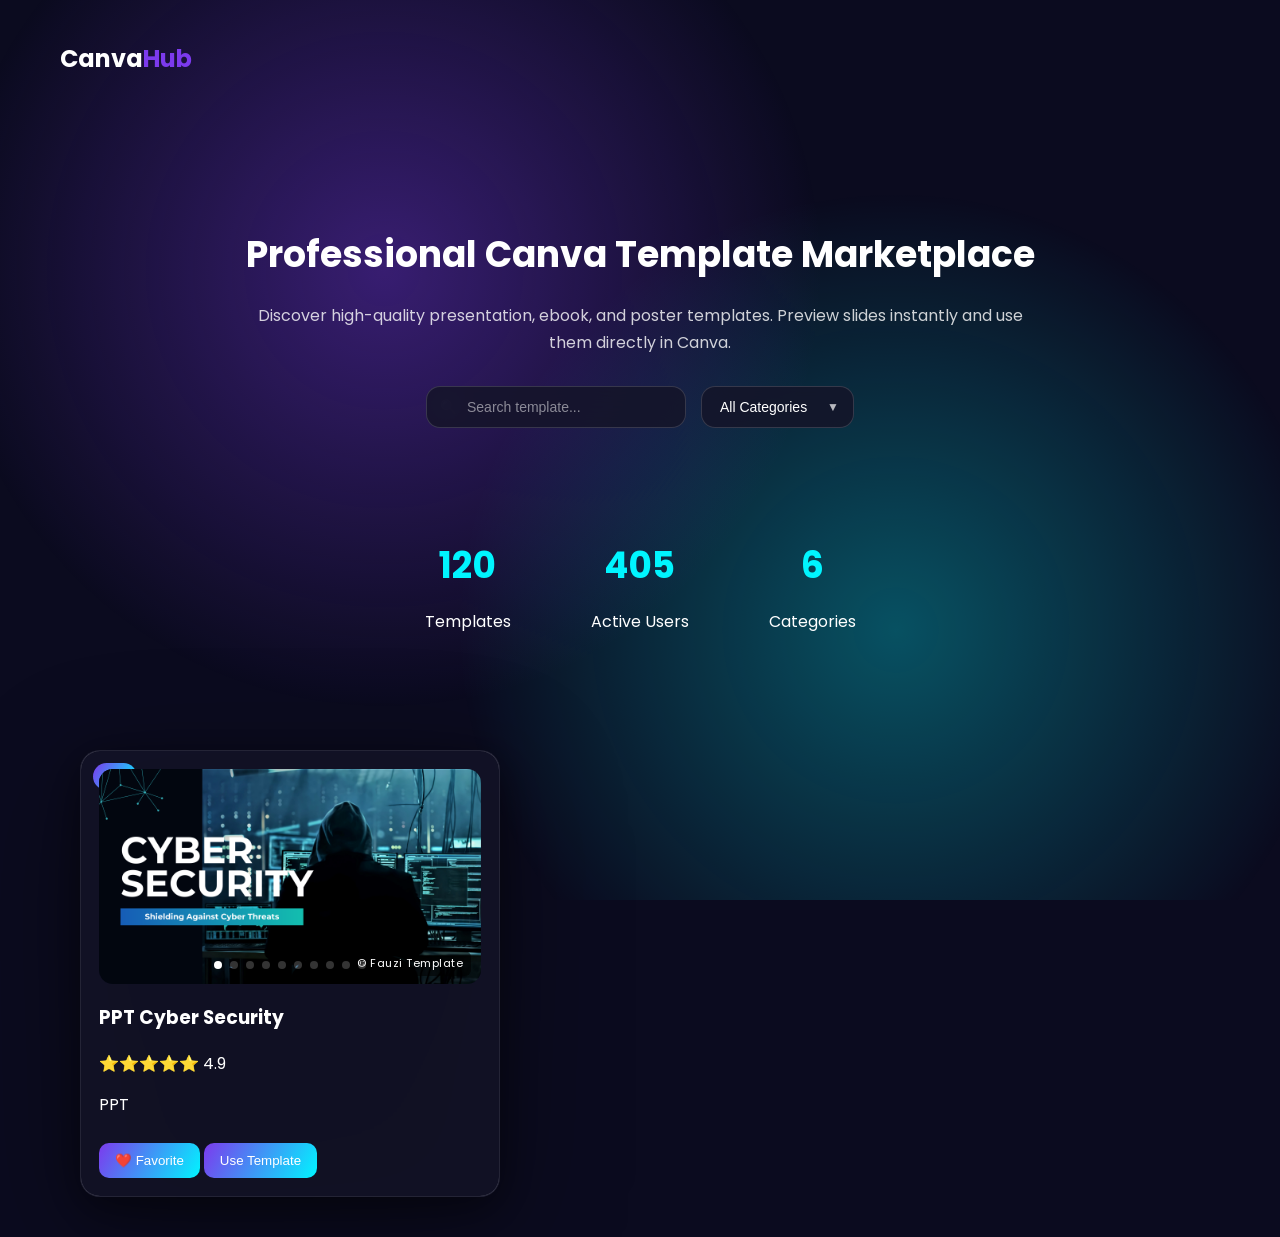
==== index.html @ 9df0dfb0 "fix watermark" ====
<!DOCTYPE html>
<html lang="id">
<head>
  <meta charset="UTF-8">
  <meta name="viewport" content="width=device-width, initial-scale=1.0">
  <title>🌐Canva Template Hub</title>

  <!-- Google Font -->
  <link href="https://fonts.googleapis.com/css2?family=Poppins:wght@300;400;600;700&display=swap" rel="stylesheet">

  <!-- Swiper CSS -->
  <link rel="stylesheet" href="https://cdn.jsdelivr.net/npm/swiper@11/swiper-bundle.min.css"/>

  <!-- Main CSS -->
  <link rel="stylesheet" href="style.css">
</head>

<body>

<!-- ================= LOADER ================= -->
<div id="loader">
  <div class="loader-content">
    <h1>Canva Template Hub</h1>
    <p>Loading Experience...</p>
  </div>
</div>

<!-- ================= HEADER ================= -->
<header>

  <!-- NAV -->
  <div class="nav">
    <h1 class="logo">Canva<span>Hub</span></h1>
  </div>

  <!-- HERO -->
  <div class="hero">
    <h2>Professional Canva Template Marketplace</h2>
    <p>
      Discover high-quality presentation, ebook, and poster templates.
      Preview slides instantly and use them directly in Canva.
    </p>

    <!-- SEARCH & FILTER -->
    <div class="controls">

      <!-- SEARCH -->
      <div class="search-wrapper">
        <input type="text" id="search" placeholder="Search template...">
      </div>

      <!-- FILTER -->
      <div class="custom-select">
        <select id="filter">
          <option value="all">All Categories</option>
          <option value="PPT">PPT</option>
          <option value="Ebook">E-Book</option>
          <option value="Poster">Poster</option>
        </select>
      </div>

    </div>
  </div>

</header>

<!-- ================= STATS ================= -->
<section class="stats">
  <div class="stat-item">
    <span class="counter" data-target="120">0</span>
    <p>Templates</p>
  </div>

  <div class="stat-item">
    <span class="counter" data-target="500">0</span>
    <p>Active Users</p>
  </div>

  <div class="stat-item">
    <span class="counter" data-target="6">0</span>
    <p>Categories</p>
  </div>
</section>

<!-- ================= TEMPLATE GRID ================= -->
<section id="templateContainer" class="grid"></section>

<!-- ================= FULLSCREEN MODAL ================= -->
<div id="previewModal" class="modal">
  <span class="closeModal">&times;</span>

  <div class="modal-content">
    <div class="swiper modalSwiper">
      <div class="swiper-wrapper" id="modalSlides"></div>

      <div class="swiper-pagination"></div>
      <div class="swiper-button-next"></div>
      <div class="swiper-button-prev"></div>
    </div>
  </div>
</div>

<!-- ================= SCRIPTS ================= -->
<script src="https://cdn.jsdelivr.net/npm/swiper@11/swiper-bundle.min.js"></script>
<script src="data.js"></script>
<script src="script.js"></script>

</body>
</html>
---- style.css ----
:root {
  --primary: #7c3aed;
  --secondary: #00f5ff;
  --card-bg: rgba(20, 20, 40, 0.75);
}

* {
  box-sizing: border-box;
}

body {
  margin: 0;
  font-family: 'Poppins', sans-serif;
  color: white;
  overflow-x: hidden;
  background: #0b0b1f;
}

/* ================= BACKGROUND ================= */

/* Glow */
body::before {
  content: "";
  position: fixed;
  width: 100%;
  height: 100%;
  background:
    radial-gradient(circle at 30% 30%, rgba(124,58,237,0.4), transparent 40%),
    radial-gradient(circle at 70% 70%, rgba(0,245,255,0.3), transparent 40%);
  z-index: -2;
}

/* Grid */
body::after {
  content: "";
  position: fixed;
  width: 200%;
  height: 200%;
  background:
    repeating-linear-gradient(
      to right,
      rgba(255,255,255,0.05) 0px,
      rgba(255,255,255,0.05) 1px,
      transparent 1px,
      transparent 60px
    ),
    repeating-linear-gradient(
      to bottom,
      rgba(255,255,255,0.05) 0px,
      rgba(255,255,255,0.05) 1px,
      transparent 1px,
      transparent 60px
    );
  animation: moveGrid 40s linear infinite;
  z-index: -1;
}

@keyframes moveGrid {
  from { transform: translate(0,0); }
  to { transform: translate(-60px,-60px); }
}

/* ================= NAV ================= */

.nav {
  padding: 25px 60px;
}

.logo {
  font-size: 24px;
  font-weight: 700;
}

.logo span {
  color: var(--primary);
}

/* ================= HERO ================= */

.hero {
  text-align: center;
  padding: 80px 20px 50px;
  max-width: 850px;
  margin: auto;
}

.hero h2 {
  font-size: 36px;
  margin-bottom: 20px;
}

.hero p {
  opacity: 0.8;
  line-height: 1.7;
}

/* ================= CONTROLS ================= */

.controls {
  margin-top: 30px;
  display: flex;
  justify-content: center;
  gap: 15px;
  flex-wrap: wrap;
}

/* SEARCH */
.search-wrapper {
  position: relative;
}

.search-wrapper::before {
  content: "🔍";
  position: absolute;
  left: 14px;
  top: 50%;
  transform: translateY(-50%);
  opacity: 0.6;
  font-size: 14px;
}

.search-wrapper input {
  padding: 12px 18px 12px 40px;
  border-radius: 14px;
  border: 1px solid rgba(255,255,255,0.15);
  background: rgba(20, 20, 40, 0.85);
  color: white;
  font-size: 14px;
  backdrop-filter: blur(12px);
  width: 260px;
  outline: none;
  transition: 0.3s;
}

.search-wrapper input:hover {
  border-color: var(--secondary);
}

.search-wrapper input:focus {
  border-color: var(--primary);
  box-shadow: 0 0 15px rgba(124,58,237,0.6);
}

.search-wrapper input::placeholder {
  color: rgba(255,255,255,0.5);
}

/* DROPDOWN */
.custom-select {
  position: relative;
}

.custom-select select {
  appearance: none;
  padding: 12px 45px 12px 18px;
  border-radius: 14px;
  border: 1px solid rgba(255,255,255,0.15);
  background: rgba(20, 20, 40, 0.85);
  color: white;
  font-size: 14px;
  backdrop-filter: blur(12px);
  cursor: pointer;
  outline: none;
  transition: 0.3s;
}

.custom-select select:hover {
  border-color: var(--secondary);
}

.custom-select select:focus {
  border-color: var(--primary);
  box-shadow: 0 0 15px rgba(124,58,237,0.6);
}

.custom-select::after {
  content: "▼";
  position: absolute;
  right: 15px;
  top: 50%;
  transform: translateY(-50%);
  pointer-events: none;
  font-size: 12px;
  color: rgba(255,255,255,0.7);
}

.custom-select select option {
  background: #111128;
  color: white;
}

/* ================= STATS ================= */

.stats {
  display: flex;
  justify-content: center;
  gap: 80px;
  padding: 60px 20px;
  text-align: center;
}

.stats span {
  font-size: 36px;
  font-weight: 700;
  color: var(--secondary);
}

/* ================= GRID FIX MARKETPLACE ================= */

.grid {
  display: grid;
  grid-template-columns: repeat(3, 1fr);
  gap: 30px;
  padding: 40px 80px;
  max-width: 1300px;
  margin: 0 auto;
}

/* Responsive */
@media (max-width: 1100px) {
  .grid {
    grid-template-columns: repeat(2, 1fr);
  }
}

@media (max-width: 650px) {
  .grid {
    grid-template-columns: 1fr;
  }
}

/* ================= CARD ================= */

.card {
  background: var(--card-bg);
  border-radius: 20px;
  padding: 18px;
  backdrop-filter: blur(18px);
  border: 1px solid rgba(255,255,255,0.08);
  transition: 0.4s;
}

.card {
  max-width: 420px;
  margin: 0 auto;
}

.card:hover {
  transform: translateY(-10px);
  box-shadow: 0 0 40px rgba(124,58,237,0.4);
}

/* SWIPER */

/* ================= SLIDER FIX ================= */

.swiper {
  width: 100%;
  aspect-ratio: 16 / 9;   /* penting supaya proporsional */
  border-radius: 14px;
  overflow: hidden;
  background: #111128;
  display: flex;
  align-items: center;
  justify-content: center;
}

.swiper-slide {
  display: flex;
  align-items: center;
  justify-content: center;
}

.swiper-slide img {
  max-width: 100%;
  max-height: 100%;
  object-fit: contain;  /* supaya tidak kepotong */
}
.swiper-slide img {
  width: 100%;
  height: 100%;
  object-fit: cover;
  cursor: zoom-in;
}

.swiper-pagination-bullet {
  background: white;
}

/* BUTTON */

.card button {
  background: linear-gradient(120deg, var(--primary), var(--secondary));
  border: none;
  padding: 10px 16px;
  border-radius: 10px;
  color: white;
  cursor: pointer;
  margin-top: 10px;
  transition: 0.3s;
}

.card button:hover {
  transform: scale(1.08);
}

/* ================= MODAL ================= */

.modal {
  display: none;
  position: fixed;
  width: 100%;
  height: 100%;
  background: rgba(5,5,15,0.95);
  z-index: 9999;
}

.modal-content {
  width: 90%;
  height: 85%;
  margin: 4% auto;
}

.modalSwiper {
  height: 100%;
}

.modalSwiper img {
  object-fit: contain;
}

.closeModal {
  position: absolute;
  top: 25px;
  right: 50px;
  font-size: 42px;
  cursor: pointer;
}

/* ===== GRID DEPTH EFFECT ===== */
.grid {
  filter: drop-shadow(0 30px 60px rgba(0,0,0,0.4));
}

/* ===== CARD SMOOTH HOVER ===== */
.card {
  transition: transform 0.35s ease, box-shadow 0.35s ease;
}

.card:hover {
  transform: translateY(-8px) scale(1.02);
}

/* ===== CATEGORY BADGE ===== */

.card {
  position: relative;
}

.card::after {
  content: attr(data-category);
  position: absolute;
  top: 12px;
  left: 12px;
  padding: 5px 10px;
  font-size: 11px;
  border-radius: 20px;
  background: linear-gradient(120deg,var(--primary),var(--secondary));
  color: white;
  font-weight: 600;
  letter-spacing: 0.5px;
}

/* ===== GLASS DEPTH ===== */

.card {
  box-shadow:
    inset 0 0 0.5px rgba(255,255,255,0.3),
    0 10px 40px rgba(0,0,0,0.45);
}

/* SCROLL REVEAL */

.card{
opacity:0;
transform:translateY(40px);
}

.nav {
  display: flex;
  justify-content: space-between;
  align-items: center;
}

.nav-menu a{
  color:white;
  margin-left:20px;
  text-decoration:none;
  font-weight:500;
  opacity:0.8;
}

.nav-menu a:hover{
  opacity:1;
  color:var(--secondary);
}

.catalog-image{
position:relative;
}

.catalog-image img{
width:100%;
border-radius:14px;
}

.watermark{
position:absolute;
bottom:10px;
right:10px;
font-size:12px;
padding:4px 8px;
background:rgba(0,0,0,0.5);
border-radius:6px;
color:white;
}

/* WATERMARK */

.slide-watermark{
position:absolute;
bottom:8px;
right:10px;
font-size:10px;
background:rgba(0,0,0,0.6);
padding:4px 8px;
border-radius:6px;
color:#fff;
letter-spacing:0.5px;
pointer-events:none;
}

.swiper-slide{
position:relative;
}

.swiper-slide{
position:relative;
}

.slide-watermark{
position:absolute;
bottom:8px;
right:10px;
font-size:11px;
background:rgba(0,0,0,0.6);
padding:4px 8px;
border-radius:6px;
color:#fff;
}
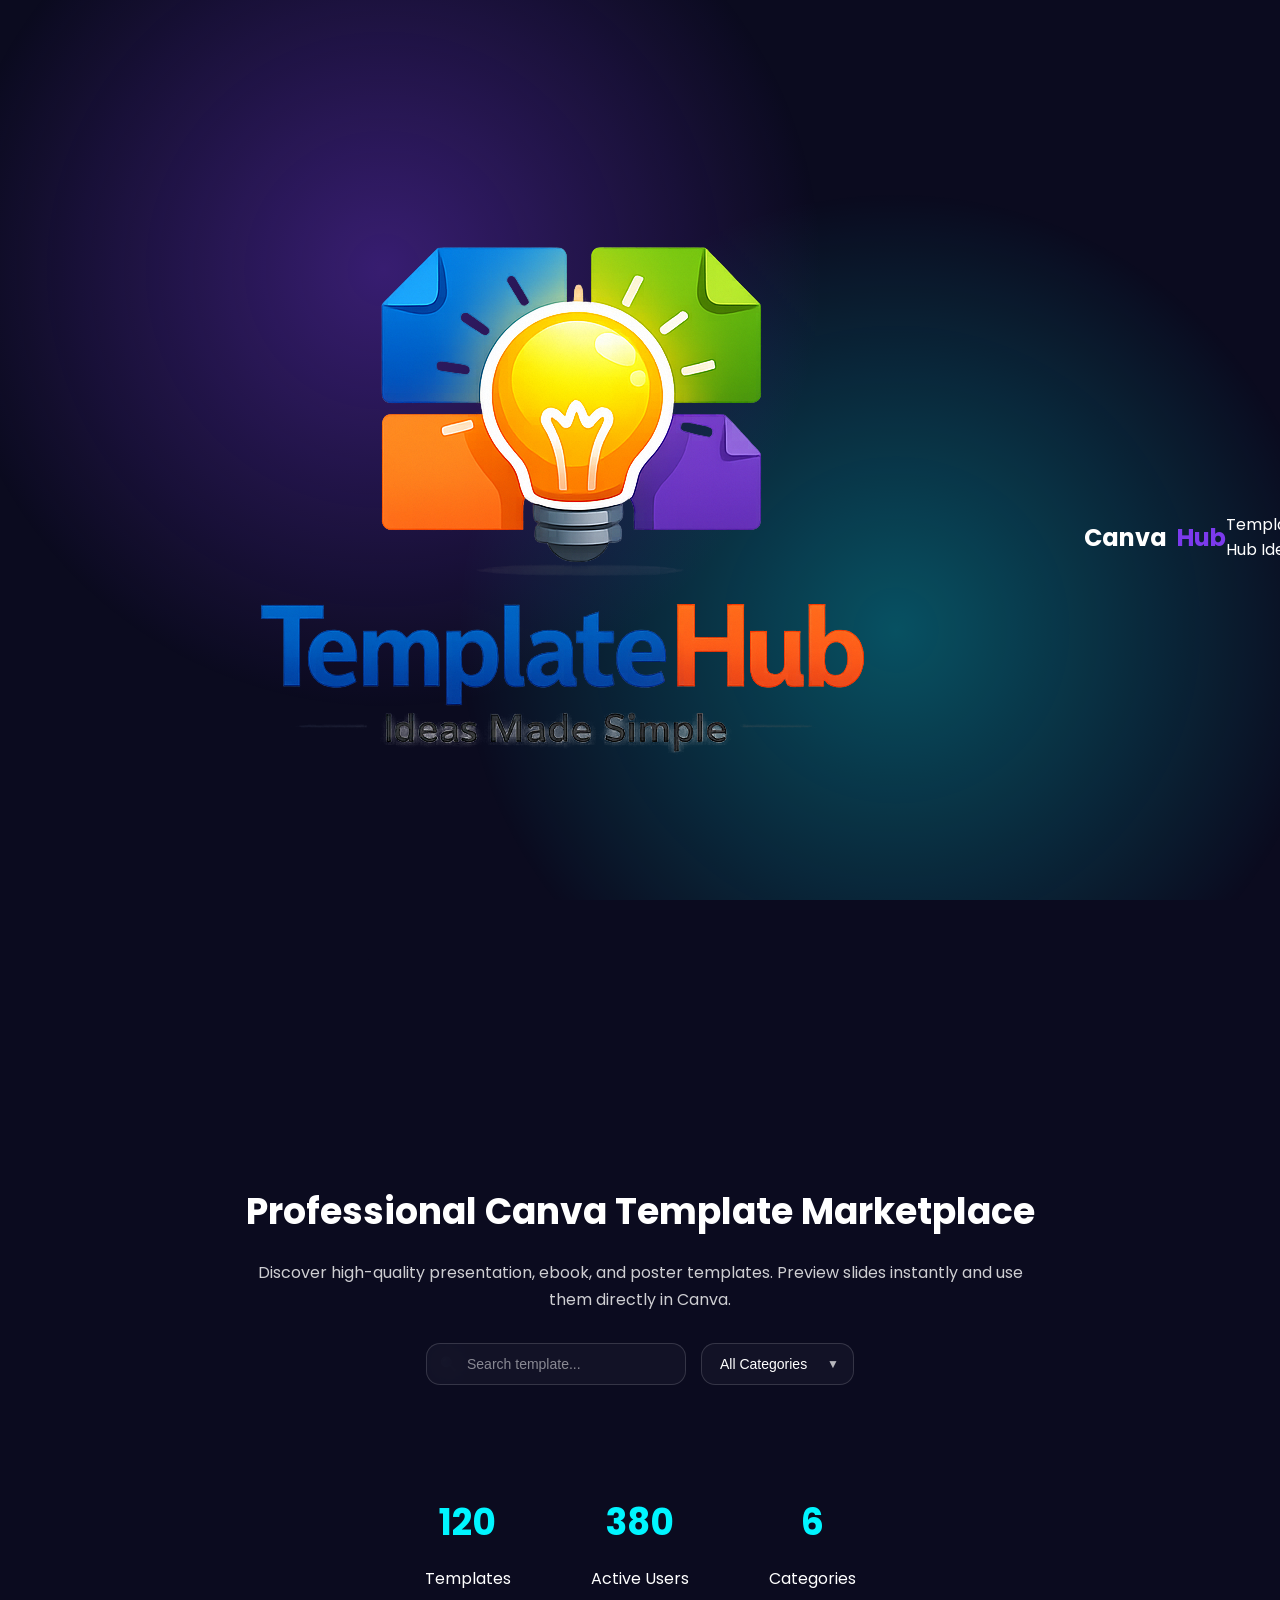
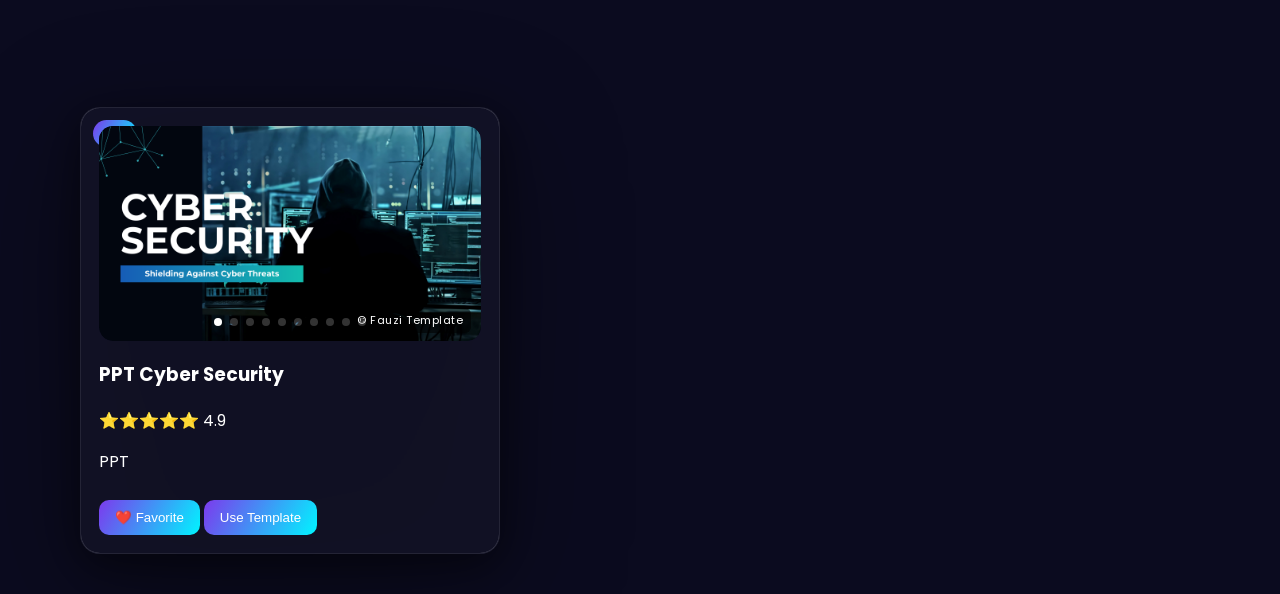
==== commit c09c13fe: "add logo and fix slider image size" ====
--- a/index.html
+++ b/index.html
@@ -30,7 +30,9 @@
 
   <!-- NAV -->
   <div class="nav">
+    <img src="images/logo.png" alt="Logo">
     <h1 class="logo">Canva<span>Hub</span></h1>
+    <p>Template Hub Ideas</p>
   </div>
 
   <!-- HERO -->
--- a/style.css
+++ b/style.css
@@ -272,14 +272,11 @@
 }
 
 .swiper-slide img {
-  max-width: 100%;
+  width: 100%;
+  height: auto;
   max-height: 100%;
-  object-fit: contain;  /* supaya tidak kepotong */
-}
-.swiper-slide img {
-  width: 100%;
-  height: 100%;
-  object-fit: cover;
+  object-fit: contain; /* supaya tidak kepotong */
+  border-radius: 14px;
   cursor: zoom-in;
 }
 
@@ -457,4 +454,20 @@
 padding:4px 8px;
 border-radius:6px;
 color:#fff;
+}
+
+.logo{
+    display: flex;
+    align-items: center;
+    gap: 10px;
+}
+
+.logo img{
+    width: 40px;
+    height: 40px;
+}
+
+.logo h1{
+    font-size: 24px;
+    font-weight: bold;
 }
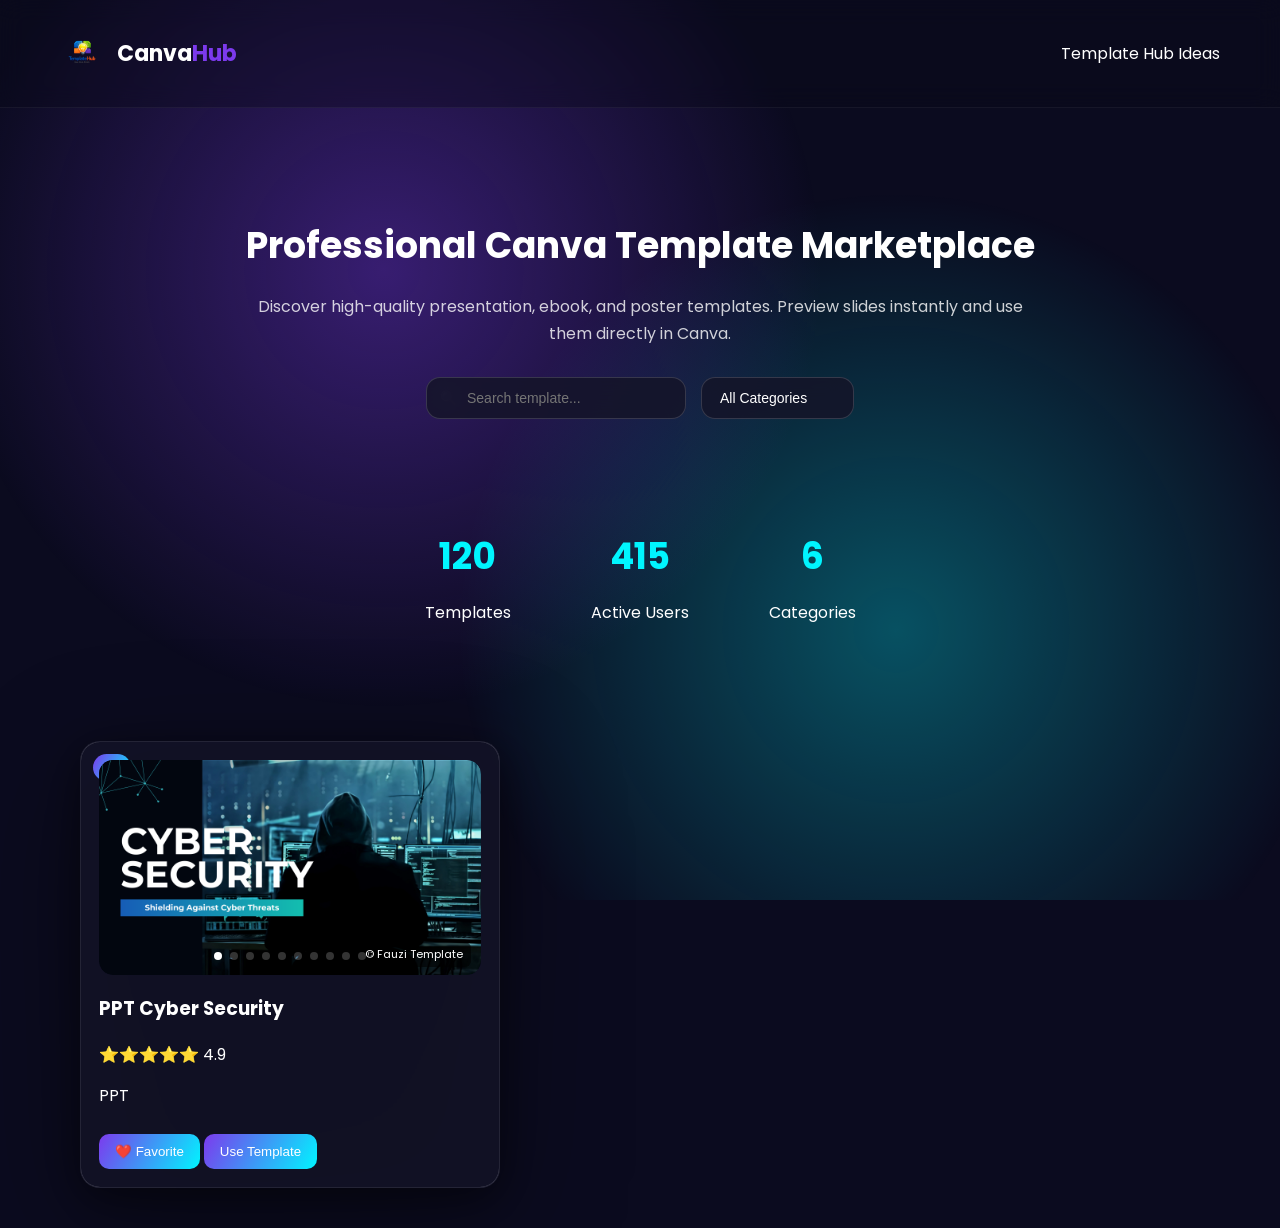
==== commit 0994365f: "update layout website" ====
--- a/index.html
+++ b/index.html
@@ -29,12 +29,18 @@
 <header>
 
   <!-- NAV -->
-  <div class="nav">
-    <img src="images/logo.png" alt="Logo">
-    <h1 class="logo">Canva<span>Hub</span></h1>
-    <p>Template Hub Ideas</p>
-  </div>
+<header>
 
+<div class="nav">
+
+<div class="logo">
+<img src="images/logo.png" alt="Logo">
+<h1>Canva<span>Hub</span></h1>
+</div>
+
+<p>Template Hub Ideas</p>
+
+</div>
   <!-- HERO -->
   <div class="hero">
     <h2>Professional Canva Template Marketplace</h2>
--- a/style.css
+++ b/style.css
@@ -4,446 +4,330 @@
   --card-bg: rgba(20, 20, 40, 0.75);
 }
 
-* {
-  box-sizing: border-box;
-}
-
-body {
-  margin: 0;
-  font-family: 'Poppins', sans-serif;
-  color: white;
-  overflow-x: hidden;
-  background: #0b0b1f;
-}
-
-/* ================= BACKGROUND ================= */
-
-/* Glow */
-body::before {
-  content: "";
-  position: fixed;
-  width: 100%;
-  height: 100%;
-  background:
-    radial-gradient(circle at 30% 30%, rgba(124,58,237,0.4), transparent 40%),
-    radial-gradient(circle at 70% 70%, rgba(0,245,255,0.3), transparent 40%);
-  z-index: -2;
-}
-
-/* Grid */
-body::after {
-  content: "";
-  position: fixed;
-  width: 200%;
-  height: 200%;
-  background:
-    repeating-linear-gradient(
-      to right,
-      rgba(255,255,255,0.05) 0px,
-      rgba(255,255,255,0.05) 1px,
-      transparent 1px,
-      transparent 60px
-    ),
-    repeating-linear-gradient(
-      to bottom,
-      rgba(255,255,255,0.05) 0px,
-      rgba(255,255,255,0.05) 1px,
-      transparent 1px,
-      transparent 60px
-    );
-  animation: moveGrid 40s linear infinite;
-  z-index: -1;
-}
-
-@keyframes moveGrid {
-  from { transform: translate(0,0); }
-  to { transform: translate(-60px,-60px); }
-}
-
-/* ================= NAV ================= */
-
-.nav {
-  padding: 25px 60px;
-}
-
-.logo {
-  font-size: 24px;
-  font-weight: 700;
-}
-
-.logo span {
-  color: var(--primary);
-}
-
-/* ================= HERO ================= */
-
-.hero {
-  text-align: center;
-  padding: 80px 20px 50px;
-  max-width: 850px;
-  margin: auto;
-}
-
-.hero h2 {
-  font-size: 36px;
-  margin-bottom: 20px;
-}
-
-.hero p {
-  opacity: 0.8;
-  line-height: 1.7;
-}
-
-/* ================= CONTROLS ================= */
-
-.controls {
-  margin-top: 30px;
-  display: flex;
-  justify-content: center;
-  gap: 15px;
-  flex-wrap: wrap;
+*{
+box-sizing:border-box;
+}
+
+body{
+margin:0;
+font-family:'Poppins',sans-serif;
+color:white;
+overflow-x:hidden;
+background:#0b0b1f;
+}
+
+/* BACKGROUND */
+
+body::before{
+content:"";
+position:fixed;
+width:100%;
+height:100%;
+background:
+radial-gradient(circle at 30% 30%, rgba(124,58,237,0.4), transparent 40%),
+radial-gradient(circle at 70% 70%, rgba(0,245,255,0.3), transparent 40%);
+z-index:-2;
+}
+
+body::after{
+content:"";
+position:fixed;
+width:200%;
+height:200%;
+background:
+repeating-linear-gradient(
+to right,
+rgba(255,255,255,0.05) 0px,
+rgba(255,255,255,0.05) 1px,
+transparent 1px,
+transparent 60px
+),
+repeating-linear-gradient(
+to bottom,
+rgba(255,255,255,0.05) 0px,
+rgba(255,255,255,0.05) 1px,
+transparent 1px,
+transparent 60px
+);
+animation:moveGrid 40s linear infinite;
+z-index:-1;
+}
+
+@keyframes moveGrid{
+from{transform:translate(0,0);}
+to{transform:translate(-60px,-60px);}
+}
+
+/* NAVBAR */
+
+.nav{
+display:flex;
+align-items:center;
+justify-content:space-between;
+padding:25px 60px;
+max-width:1300px;
+margin:auto;
+backdrop-filter:blur(12px);
+background:rgba(10,10,25,0.35);
+border-bottom:1px solid rgba(255,255,255,0.05);
+}
+
+.logo{
+display:flex;
+align-items:center;
+gap:12px;
+}
+
+.logo img{
+width:45px;
+height:auto;
+}
+
+.logo h1{
+font-size:22px;
+font-weight:700;
+margin:0;
+}
+
+.logo span{
+color:var(--primary);
+}
+
+/* HERO */
+
+.hero{
+text-align:center;
+padding:80px 20px 50px;
+max-width:850px;
+margin:auto;
+}
+
+.hero h2{
+font-size:36px;
+margin-bottom:20px;
+}
+
+.hero p{
+opacity:0.8;
+line-height:1.7;
+}
+
+/* CONTROLS */
+
+.controls{
+margin-top:30px;
+display:flex;
+justify-content:center;
+gap:15px;
+flex-wrap:wrap;
 }
 
 /* SEARCH */
-.search-wrapper {
-  position: relative;
-}
-
-.search-wrapper::before {
-  content: "🔍";
-  position: absolute;
-  left: 14px;
-  top: 50%;
-  transform: translateY(-50%);
-  opacity: 0.6;
-  font-size: 14px;
-}
-
-.search-wrapper input {
-  padding: 12px 18px 12px 40px;
-  border-radius: 14px;
-  border: 1px solid rgba(255,255,255,0.15);
-  background: rgba(20, 20, 40, 0.85);
-  color: white;
-  font-size: 14px;
-  backdrop-filter: blur(12px);
-  width: 260px;
-  outline: none;
-  transition: 0.3s;
-}
-
-.search-wrapper input:hover {
-  border-color: var(--secondary);
-}
-
-.search-wrapper input:focus {
-  border-color: var(--primary);
-  box-shadow: 0 0 15px rgba(124,58,237,0.6);
-}
-
-.search-wrapper input::placeholder {
-  color: rgba(255,255,255,0.5);
+
+.search-wrapper{
+position:relative;
+}
+
+.search-wrapper::before{
+content:"🔍";
+position:absolute;
+left:14px;
+top:50%;
+transform:translateY(-50%);
+opacity:0.6;
+font-size:14px;
+}
+
+.search-wrapper input{
+padding:12px 18px 12px 40px;
+border-radius:14px;
+border:1px solid rgba(255,255,255,0.15);
+background:rgba(20,20,40,0.85);
+color:white;
+font-size:14px;
+backdrop-filter:blur(12px);
+width:260px;
+outline:none;
+transition:0.3s;
+}
+
+.search-wrapper input:hover{
+border-color:var(--secondary);
+}
+
+.search-wrapper input:focus{
+border-color:var(--primary);
+box-shadow:0 0 15px rgba(124,58,237,0.6);
 }
 
 /* DROPDOWN */
-.custom-select {
-  position: relative;
-}
-
-.custom-select select {
-  appearance: none;
-  padding: 12px 45px 12px 18px;
-  border-radius: 14px;
-  border: 1px solid rgba(255,255,255,0.15);
-  background: rgba(20, 20, 40, 0.85);
-  color: white;
-  font-size: 14px;
-  backdrop-filter: blur(12px);
-  cursor: pointer;
-  outline: none;
-  transition: 0.3s;
-}
-
-.custom-select select:hover {
-  border-color: var(--secondary);
-}
-
-.custom-select select:focus {
-  border-color: var(--primary);
-  box-shadow: 0 0 15px rgba(124,58,237,0.6);
-}
-
-.custom-select::after {
-  content: "▼";
-  position: absolute;
-  right: 15px;
-  top: 50%;
-  transform: translateY(-50%);
-  pointer-events: none;
-  font-size: 12px;
-  color: rgba(255,255,255,0.7);
-}
-
-.custom-select select option {
-  background: #111128;
-  color: white;
-}
-
-/* ================= STATS ================= */
-
-.stats {
-  display: flex;
-  justify-content: center;
-  gap: 80px;
-  padding: 60px 20px;
-  text-align: center;
-}
-
-.stats span {
-  font-size: 36px;
-  font-weight: 700;
-  color: var(--secondary);
-}
-
-/* ================= GRID FIX MARKETPLACE ================= */
-
-.grid {
-  display: grid;
-  grid-template-columns: repeat(3, 1fr);
-  gap: 30px;
-  padding: 40px 80px;
-  max-width: 1300px;
-  margin: 0 auto;
-}
-
-/* Responsive */
-@media (max-width: 1100px) {
-  .grid {
-    grid-template-columns: repeat(2, 1fr);
-  }
-}
-
-@media (max-width: 650px) {
-  .grid {
-    grid-template-columns: 1fr;
-  }
-}
-
-/* ================= CARD ================= */
-
-.card {
-  background: var(--card-bg);
-  border-radius: 20px;
-  padding: 18px;
-  backdrop-filter: blur(18px);
-  border: 1px solid rgba(255,255,255,0.08);
-  transition: 0.4s;
-}
-
-.card {
-  max-width: 420px;
-  margin: 0 auto;
-}
-
-.card:hover {
-  transform: translateY(-10px);
-  box-shadow: 0 0 40px rgba(124,58,237,0.4);
+
+.custom-select{
+position:relative;
+}
+
+.custom-select select{
+appearance:none;
+padding:12px 45px 12px 18px;
+border-radius:14px;
+border:1px solid rgba(255,255,255,0.15);
+background:rgba(20,20,40,0.85);
+color:white;
+font-size:14px;
+backdrop-filter:blur(12px);
+cursor:pointer;
+outline:none;
+}
+
+/* STATS */
+
+.stats{
+display:flex;
+justify-content:center;
+gap:80px;
+padding:60px 20px;
+text-align:center;
+}
+
+.stats span{
+font-size:36px;
+font-weight:700;
+color:var(--secondary);
+}
+
+/* GRID */
+
+.grid{
+display:grid;
+grid-template-columns:repeat(3,1fr);
+gap:30px;
+padding:40px 80px;
+max-width:1300px;
+margin:0 auto;
+filter:drop-shadow(0 30px 60px rgba(0,0,0,0.4));
+}
+
+@media(max-width:1100px){
+.grid{grid-template-columns:repeat(2,1fr);}
+}
+
+@media(max-width:650px){
+.grid{grid-template-columns:1fr;}
+}
+
+/* CARD */
+
+.card{
+background:var(--card-bg);
+border-radius:20px;
+padding:18px;
+backdrop-filter:blur(18px);
+border:1px solid rgba(255,255,255,0.08);
+max-width:420px;
+margin:0 auto;
+position:relative;
+transition:0.35s;
+box-shadow:
+inset 0 0 0.5px rgba(255,255,255,0.3),
+0 10px 40px rgba(0,0,0,0.45);
+}
+
+.card:hover{
+transform:translateY(-8px) scale(1.02);
+box-shadow:0 0 40px rgba(124,58,237,0.4);
+}
+
+.card::after{
+content:attr(data-category);
+position:absolute;
+top:12px;
+left:12px;
+padding:5px 10px;
+font-size:11px;
+border-radius:20px;
+background:linear-gradient(120deg,var(--primary),var(--secondary));
+color:white;
 }
 
 /* SWIPER */
 
-/* ================= SLIDER FIX ================= */
-
-.swiper {
-  width: 100%;
-  aspect-ratio: 16 / 9;   /* penting supaya proporsional */
-  border-radius: 14px;
-  overflow: hidden;
-  background: #111128;
-  display: flex;
-  align-items: center;
-  justify-content: center;
-}
-
-.swiper-slide {
-  display: flex;
-  align-items: center;
-  justify-content: center;
-}
-
-.swiper-slide img {
-  width: 100%;
-  height: auto;
-  max-height: 100%;
-  object-fit: contain; /* supaya tidak kepotong */
-  border-radius: 14px;
-  cursor: zoom-in;
-}
-
-.swiper-pagination-bullet {
-  background: white;
+.swiper{
+width:100%;
+aspect-ratio:16/9;
+border-radius:14px;
+overflow:hidden;
+background:#111128;
+display:flex;
+align-items:center;
+justify-content:center;
+}
+
+.swiper-slide{
+display:flex;
+align-items:center;
+justify-content:center;
+position:relative;
+}
+
+.swiper-slide img{
+width:100%;
+height:auto;
+object-fit:contain;
+border-radius:14px;
+cursor:zoom-in;
+}
+
+.swiper-pagination-bullet{
+background:white;
 }
 
 /* BUTTON */
 
-.card button {
-  background: linear-gradient(120deg, var(--primary), var(--secondary));
-  border: none;
-  padding: 10px 16px;
-  border-radius: 10px;
-  color: white;
-  cursor: pointer;
-  margin-top: 10px;
-  transition: 0.3s;
-}
-
-.card button:hover {
-  transform: scale(1.08);
-}
-
-/* ================= MODAL ================= */
-
-.modal {
-  display: none;
-  position: fixed;
-  width: 100%;
-  height: 100%;
-  background: rgba(5,5,15,0.95);
-  z-index: 9999;
-}
-
-.modal-content {
-  width: 90%;
-  height: 85%;
-  margin: 4% auto;
-}
-
-.modalSwiper {
-  height: 100%;
-}
-
-.modalSwiper img {
-  object-fit: contain;
-}
-
-.closeModal {
-  position: absolute;
-  top: 25px;
-  right: 50px;
-  font-size: 42px;
-  cursor: pointer;
-}
-
-/* ===== GRID DEPTH EFFECT ===== */
-.grid {
-  filter: drop-shadow(0 30px 60px rgba(0,0,0,0.4));
-}
-
-/* ===== CARD SMOOTH HOVER ===== */
-.card {
-  transition: transform 0.35s ease, box-shadow 0.35s ease;
-}
-
-.card:hover {
-  transform: translateY(-8px) scale(1.02);
-}
-
-/* ===== CATEGORY BADGE ===== */
-
-.card {
-  position: relative;
-}
-
-.card::after {
-  content: attr(data-category);
-  position: absolute;
-  top: 12px;
-  left: 12px;
-  padding: 5px 10px;
-  font-size: 11px;
-  border-radius: 20px;
-  background: linear-gradient(120deg,var(--primary),var(--secondary));
-  color: white;
-  font-weight: 600;
-  letter-spacing: 0.5px;
-}
-
-/* ===== GLASS DEPTH ===== */
-
-.card {
-  box-shadow:
-    inset 0 0 0.5px rgba(255,255,255,0.3),
-    0 10px 40px rgba(0,0,0,0.45);
-}
-
-/* SCROLL REVEAL */
-
-.card{
-opacity:0;
-transform:translateY(40px);
-}
-
-.nav {
-  display: flex;
-  justify-content: space-between;
-  align-items: center;
-}
-
-.nav-menu a{
-  color:white;
-  margin-left:20px;
-  text-decoration:none;
-  font-weight:500;
-  opacity:0.8;
-}
-
-.nav-menu a:hover{
-  opacity:1;
-  color:var(--secondary);
-}
-
-.catalog-image{
-position:relative;
-}
-
-.catalog-image img{
+.card button{
+background:linear-gradient(120deg,var(--primary),var(--secondary));
+border:none;
+padding:10px 16px;
+border-radius:10px;
+color:white;
+cursor:pointer;
+margin-top:10px;
+transition:0.3s;
+}
+
+.card button:hover{
+transform:scale(1.08);
+}
+
+/* MODAL */
+
+.modal{
+display:none;
+position:fixed;
 width:100%;
-border-radius:14px;
-}
-
-.watermark{
+height:100%;
+background:rgba(5,5,15,0.95);
+z-index:9999;
+}
+
+.modal-content{
+width:90%;
+height:85%;
+margin:4% auto;
+}
+
+.modalSwiper{
+height:100%;
+}
+
+.closeModal{
 position:absolute;
-bottom:10px;
-right:10px;
-font-size:12px;
-padding:4px 8px;
-background:rgba(0,0,0,0.5);
-border-radius:6px;
-color:white;
+top:25px;
+right:50px;
+font-size:42px;
+cursor:pointer;
 }
 
 /* WATERMARK */
-
-.slide-watermark{
-position:absolute;
-bottom:8px;
-right:10px;
-font-size:10px;
-background:rgba(0,0,0,0.6);
-padding:4px 8px;
-border-radius:6px;
-color:#fff;
-letter-spacing:0.5px;
-pointer-events:none;
-}
-
-.swiper-slide{
-position:relative;
-}
-
-.swiper-slide{
-position:relative;
-}
 
 .slide-watermark{
 position:absolute;
@@ -456,18 +340,9 @@
 color:#fff;
 }
 
-.logo{
-    display: flex;
-    align-items: center;
-    gap: 10px;
-}
-
-.logo img{
-    width: 40px;
-    height: 40px;
-}
-
-.logo h1{
-    font-size: 24px;
-    font-weight: bold;
+/* SCROLL ANIMATION */
+
+.card{
+opacity:0;
+transform:translateY(40px);
 }
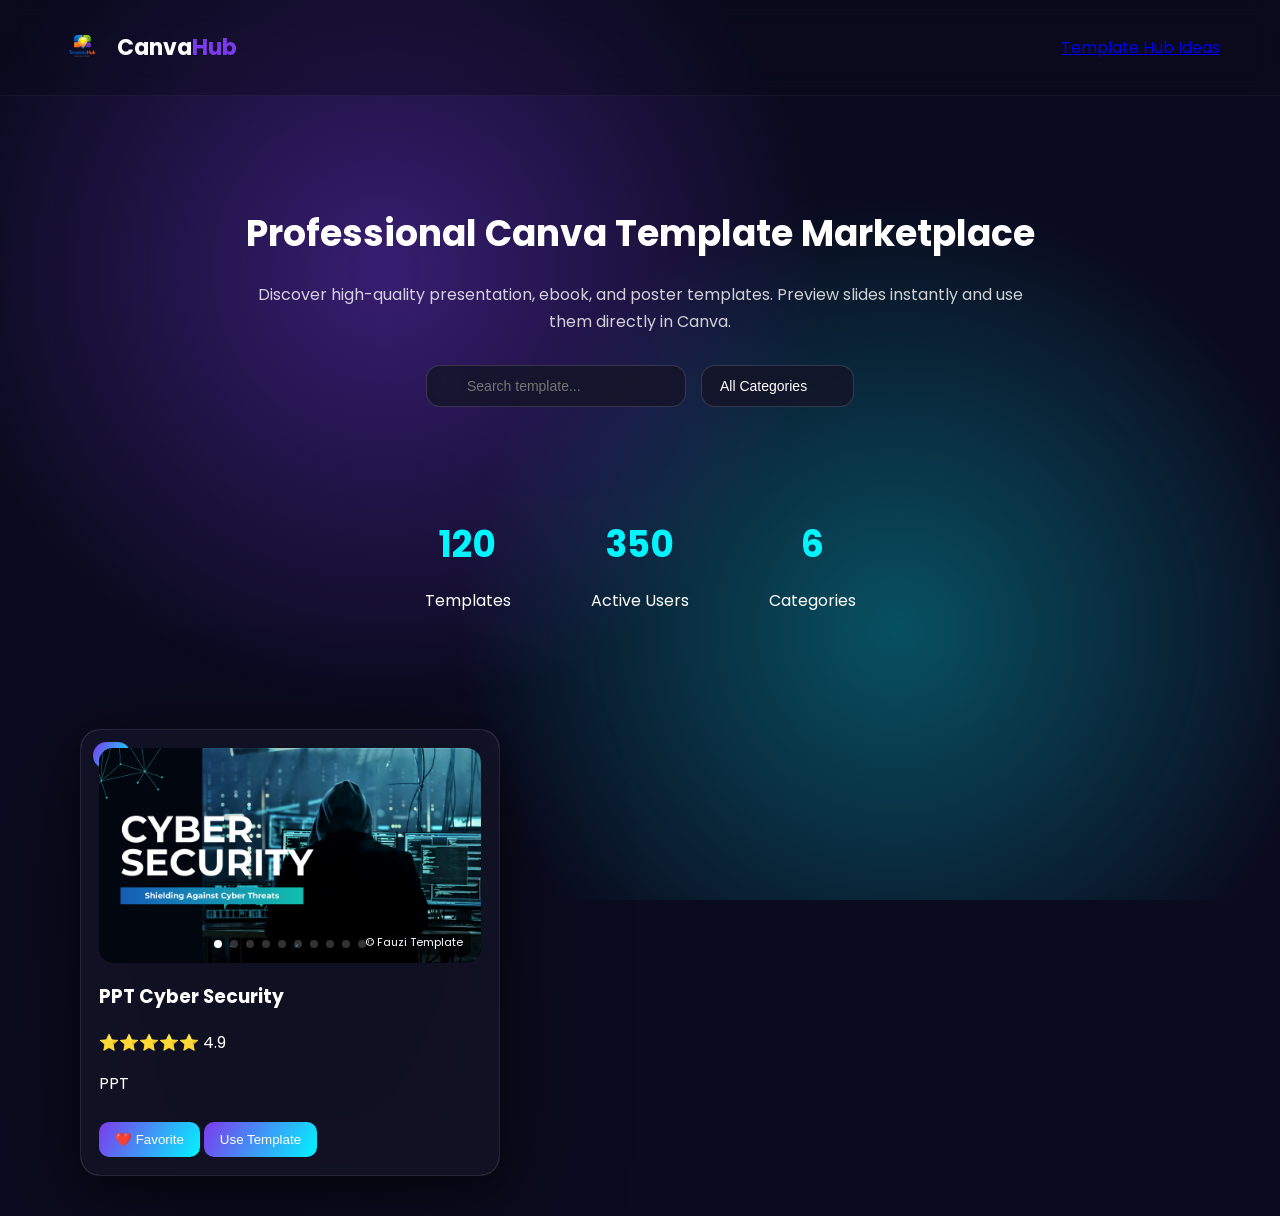
==== commit 872f3613: "fix navbar logo" ====
--- a/index.html
+++ b/index.html
@@ -33,12 +33,14 @@
 
 <div class="nav">
 
-<div class="logo">
-<img src="images/logo.png" alt="Logo">
-<h1>Canva<span>Hub</span></h1>
-</div>
+  <div class="logo">
+    <img src="images/logo.png" alt="Logo">
+    <h1>Canva<span>Hub</span></h1>
+  </div>
 
-<p>Template Hub Ideas</p>
+  <div class="nav-menu">
+    <a href="#">Template Hub Ideas</a>
+  </div>
 
 </div>
   <!-- HERO -->
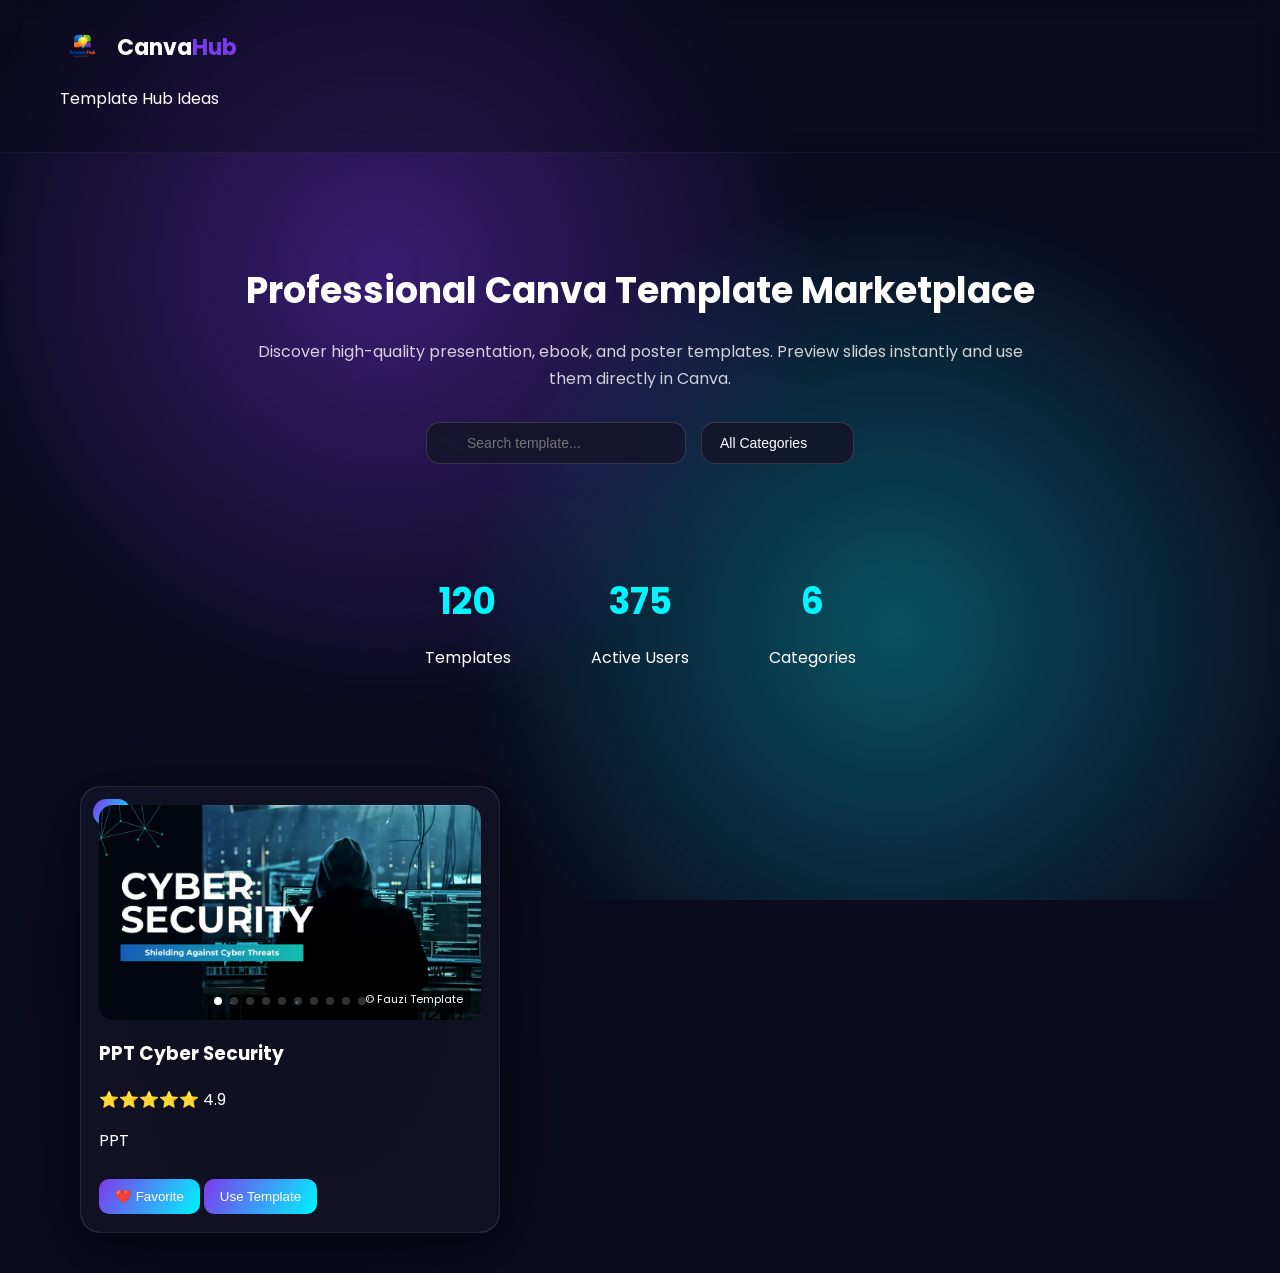
==== commit 21d17e8b: "fix navbar logo" ====
--- a/index.html
+++ b/index.html
@@ -33,14 +33,15 @@
 
 <div class="nav">
 
-  <div class="logo">
-    <img src="images/logo.png" alt="Logo">
-    <h1>Canva<span>Hub</span></h1>
+  <div class="logo-area">
+    <div class="logo">
+      <img src="images/logo.png" alt="Logo">
+      <h1>Canva<span>Hub</span></h1>
+    </div>
+    <p class="logo-desc">Template Hub Ideas</p>
   </div>
 
-  <div class="nav-menu">
-    <a href="#">Template Hub Ideas</a>
-  </div>
+</div>
 
 </div>
   <!-- HERO -->
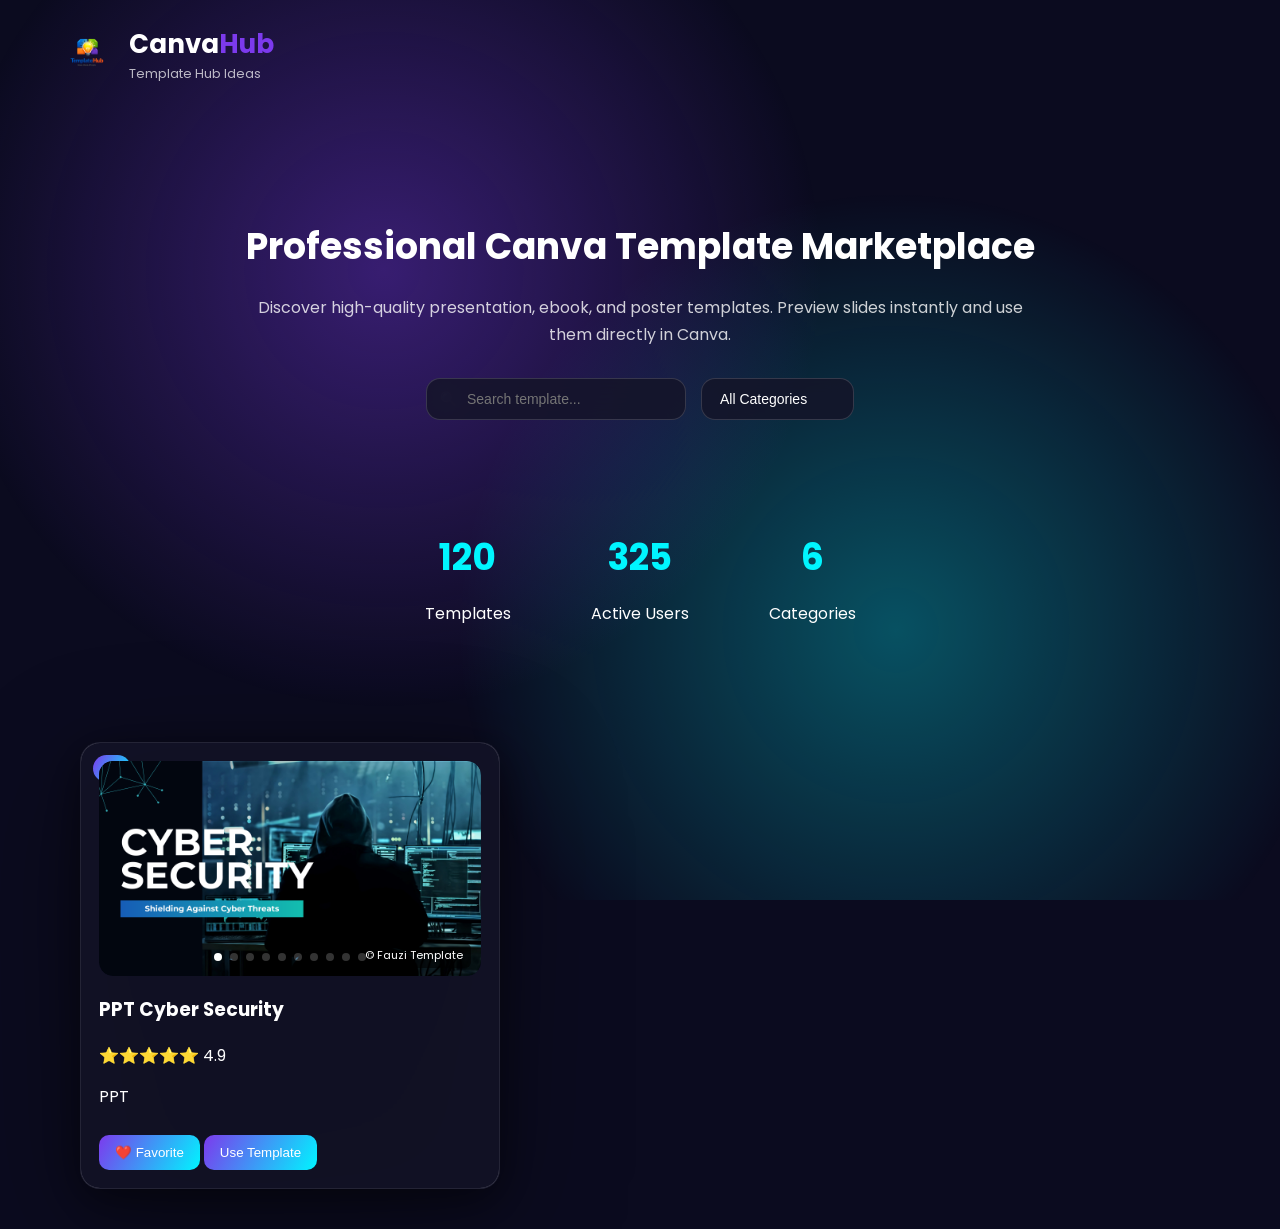
==== commit 876bfd41: "fix navbar layout" ====
--- a/index.html
+++ b/index.html
@@ -33,13 +33,17 @@
 
 <div class="nav">
 
-  <div class="logo-area">
-    <div class="logo">
-      <img src="images/logo.png" alt="Logo">
+  <div class="logo">
+    <img src="images/logo.png" alt="Logo">
+
+    <div class="logo-text">
       <h1>Canva<span>Hub</span></h1>
+      <p>Template Hub Ideas</p>
     </div>
-    <p class="logo-desc">Template Hub Ideas</p>
+
   </div>
+
+</div>
 
 </div>
 
--- a/style.css
+++ b/style.css
@@ -58,41 +58,56 @@
 to{transform:translate(-60px,-60px);}
 }
 
-/* NAVBAR */
+/* ===== NAVBAR ===== */
 
 .nav{
 display:flex;
 align-items:center;
-justify-content:space-between;
 padding:25px 60px;
 max-width:1300px;
 margin:auto;
-backdrop-filter:blur(12px);
-background:rgba(10,10,25,0.35);
-border-bottom:1px solid rgba(255,255,255,0.05);
-}
+
+/* transparan */
+background: transparent;
+border:none;
+backdrop-filter:none;
+}
+
+/* ===== LOGO ===== */
 
 .logo{
 display:flex;
 align-items:center;
-gap:12px;
+gap:14px;
 }
 
 .logo img{
-width:45px;
+width:55px;
 height:auto;
 }
 
-.logo h1{
-font-size:22px;
+/* ===== TEXT ===== */
+
+.logo-text{
+display:flex;
+flex-direction:column;
+}
+
+.logo-text h1{
+font-size:26px;
+margin:0;
 font-weight:700;
+}
+
+.logo-text span{
+color:var(--primary);
+}
+
+.logo-text p{
 margin:0;
-}
-
-.logo span{
-color:var(--primary);
-}
-
+font-size:13px;
+opacity:0.7;
+}
 /* HERO */
 
 .hero{
@@ -345,4 +360,34 @@
 .card{
 opacity:0;
 transform:translateY(40px);
+}
+/* ===== LOGO AREA ===== */
+
+.logo-area{
+display:flex;
+flex-direction:column;
+}
+
+.logo{
+display:flex;
+align-items:center;
+gap:14px;
+}
+
+.logo img{
+width:55px;
+height:auto;
+}
+
+.logo h1{
+font-size:26px;
+font-weight:700;
+margin:0;
+}
+
+.logo-desc{
+font-size:13px;
+opacity:0.7;
+margin-top:2px;
+margin-left:70px;
 }
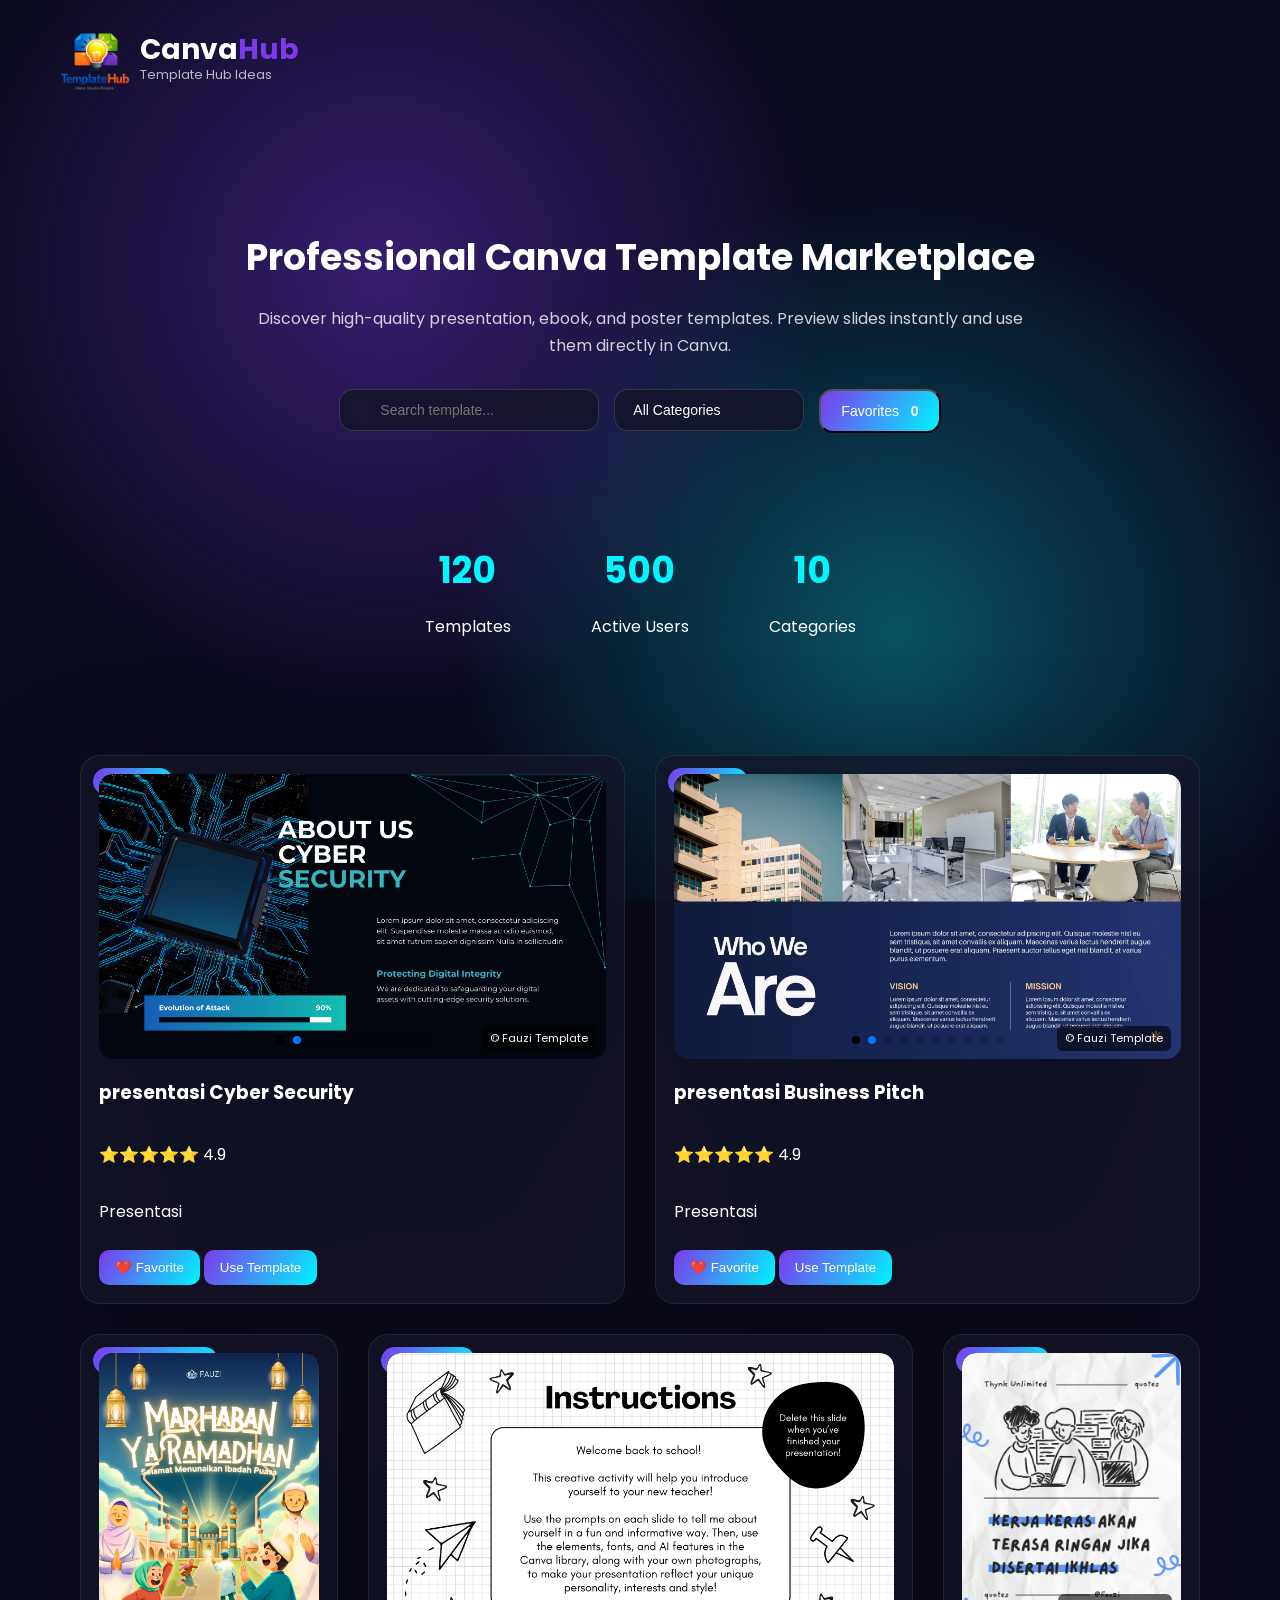
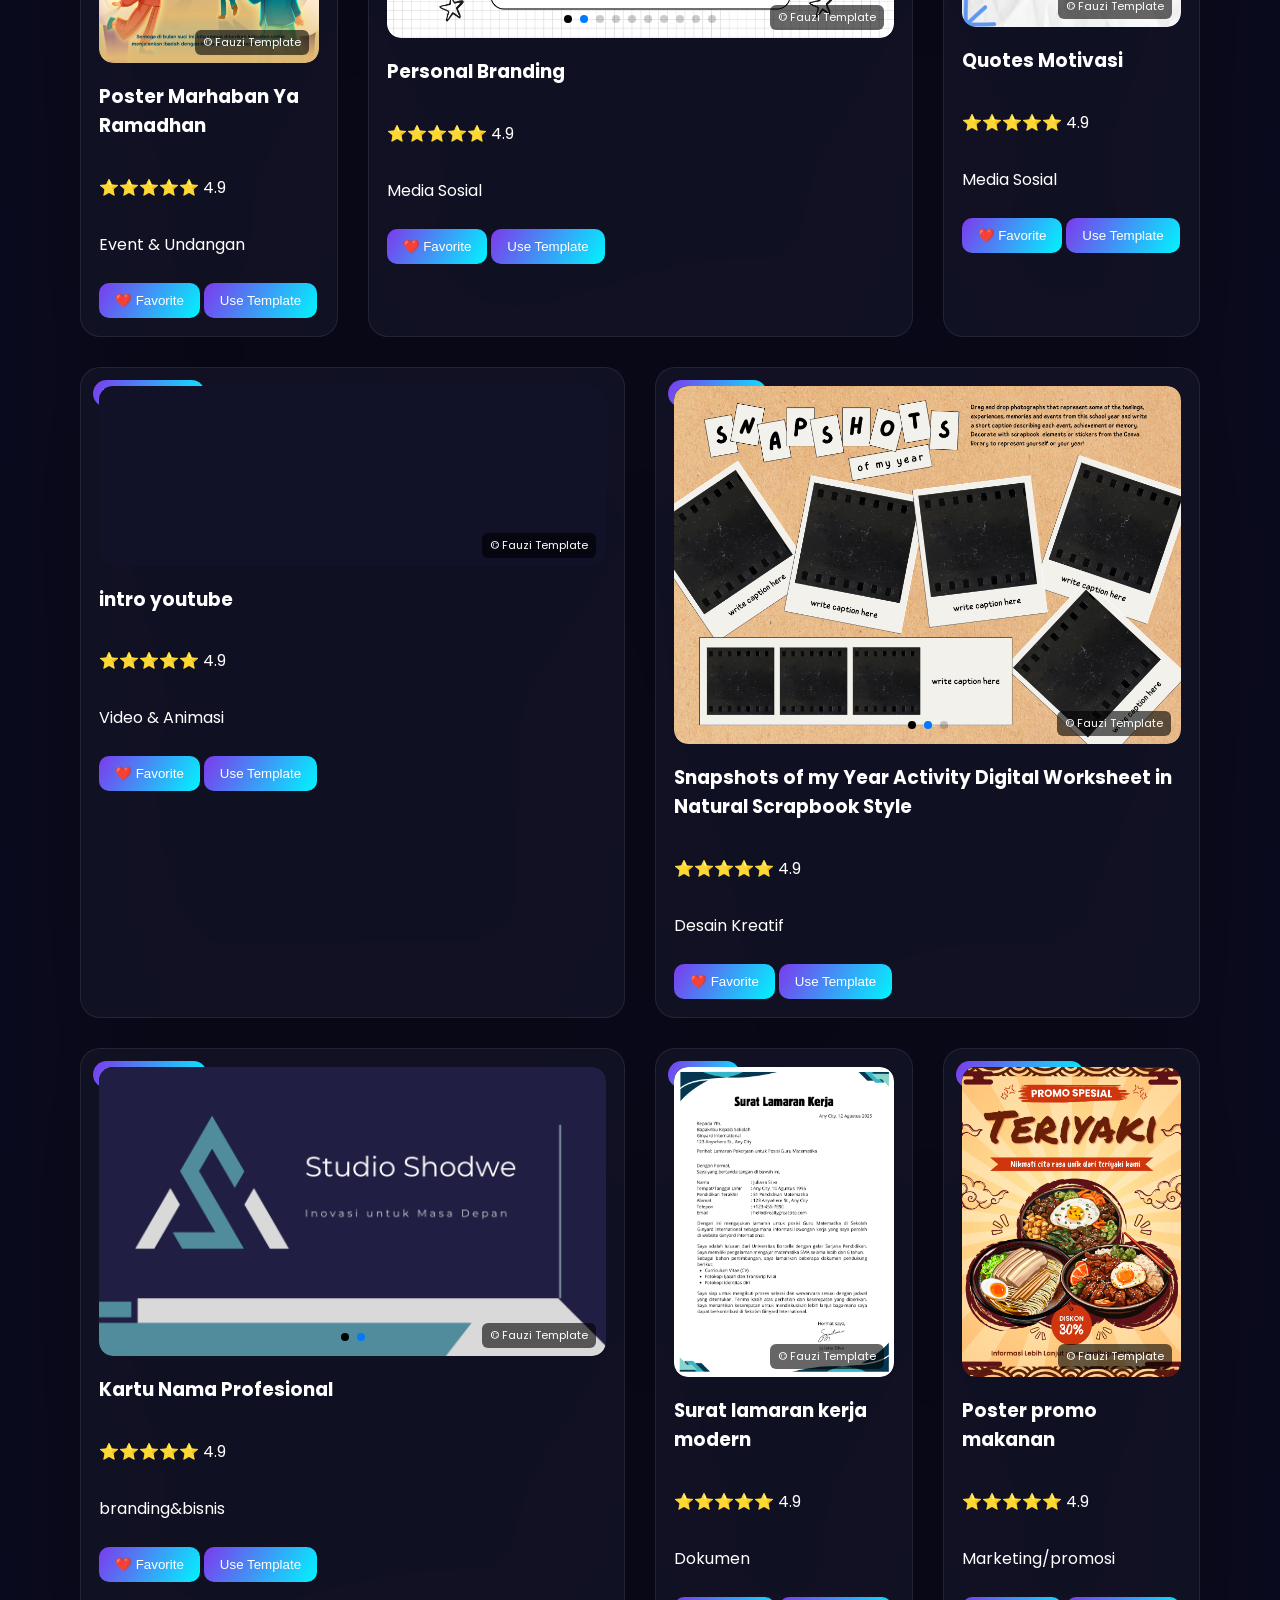
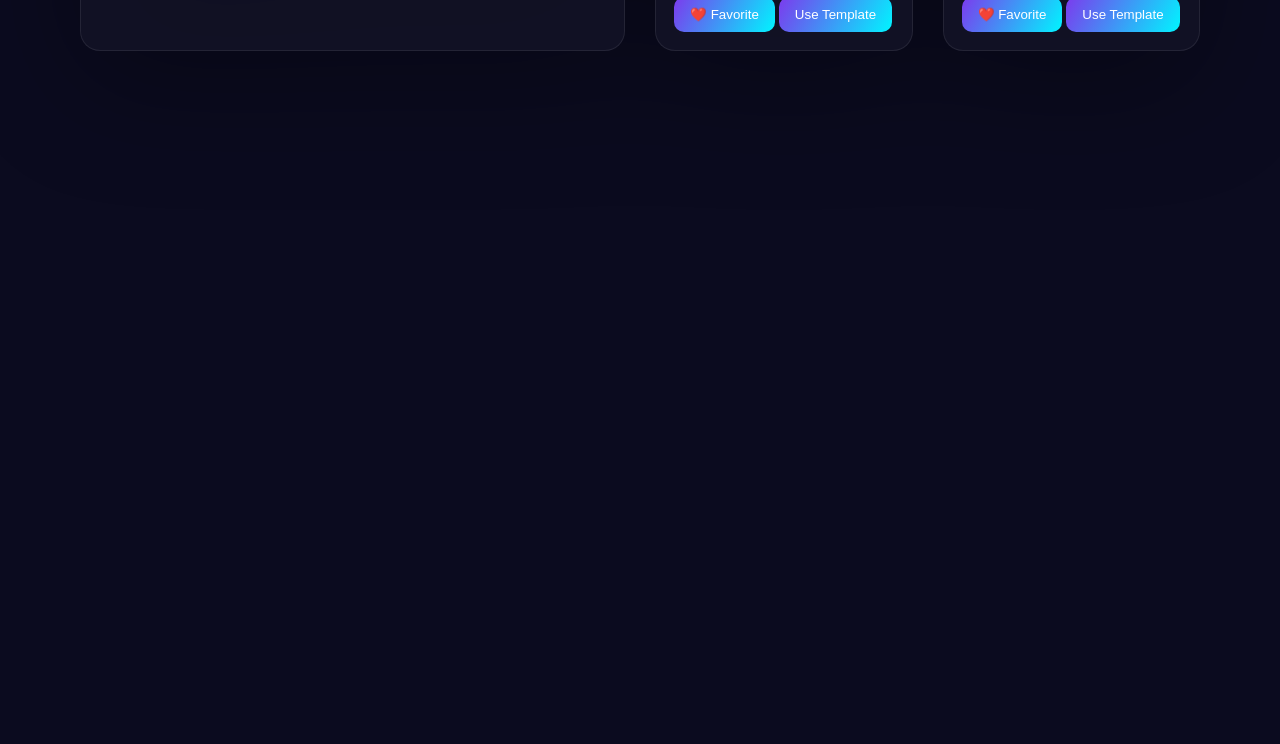
==== commit ea712688: "update template canva" ====
--- a/index.html
+++ b/index.html
@@ -3,21 +3,15 @@
 <head>
   <meta charset="UTF-8">
   <meta name="viewport" content="width=device-width, initial-scale=1.0">
-  <title>🌐Canva Template Hub</title>
-
-  <!-- Google Font -->
+  <title>Canva Template Hub</title>
+  <link rel="icon" type="image/png" href="images/logo.png">
   <link href="https://fonts.googleapis.com/css2?family=Poppins:wght@300;400;600;700&display=swap" rel="stylesheet">
-
-  <!-- Swiper CSS -->
   <link rel="stylesheet" href="https://cdn.jsdelivr.net/npm/swiper@11/swiper-bundle.min.css"/>
-
-  <!-- Main CSS -->
   <link rel="stylesheet" href="style.css">
 </head>
 
 <body>
 
-<!-- ================= LOADER ================= -->
 <div id="loader">
   <div class="loader-content">
     <h1>Canva Template Hub</h1>
@@ -25,30 +19,20 @@
   </div>
 </div>
 
-<!-- ================= HEADER ================= -->
 <header>
 
   <!-- NAV -->
-<header>
+  <div class="nav">
+    <div class="logo">
+      <img src="images/logo.png" alt="Logo">
 
-<div class="nav">
-
-  <div class="logo">
-    <img src="images/logo.png" alt="Logo">
-
-    <div class="logo-text">
-      <h1>Canva<span>Hub</span></h1>
-      <p>Template Hub Ideas</p>
+      <div class="logo-text">
+        <h1>Canva<span>Hub</span></h1>
+        <p>Template Hub Ideas</p>
+      </div>
     </div>
-
   </div>
 
-</div>
-
-</div>
-
-</div>
-  <!-- HERO -->
   <div class="hero">
     <h2>Professional Canva Template Marketplace</h2>
     <p>
@@ -56,7 +40,6 @@
       Preview slides instantly and use them directly in Canva.
     </p>
 
-    <!-- SEARCH & FILTER -->
     <div class="controls">
 
       <!-- SEARCH -->
@@ -68,11 +51,22 @@
       <div class="custom-select">
         <select id="filter">
           <option value="all">All Categories</option>
-          <option value="PPT">PPT</option>
-          <option value="Ebook">E-Book</option>
-          <option value="Poster">Poster</option>
+          <option value="Presentasi">Presentasi</option>
+          <option value="Media Sosial">Media Sosial</option>
+          <option value="Dokumen">Dokumen</option>
+          <option value="Marketing / Promosi">Marketing / Promosi</option>
+          <option value="Video & Animasi">Video & Animasi</option>
+          <option value="Edukasi">Edukasi</option>
+          <option value="Desain Kreatif">Desain Kreatif</option>
+          <option value="Branding & Bisnis">Branding & Bisnis</option>
+          <option value="Event & Undangan">Event & Undangan</option>
+          <option value="Publikasi & Konten">Publikasi & Konten</option>
         </select>
       </div>
+
+      <button id="favoritesButton" class="favorites-button">
+        Favorites <span id="favoriteCount">0</span>
+      </button>
 
     </div>
   </div>
@@ -92,7 +86,7 @@
   </div>
 
   <div class="stat-item">
-    <span class="counter" data-target="6">0</span>
+    <span class="counter" data-target="10">0</span>
     <p>Categories</p>
   </div>
 </section>
@@ -100,7 +94,7 @@
 <!-- ================= TEMPLATE GRID ================= -->
 <section id="templateContainer" class="grid"></section>
 
-<!-- ================= FULLSCREEN MODAL ================= -->
+<!-- ================= MODAL ================= -->
 <div id="previewModal" class="modal">
   <span class="closeModal">&times;</span>
 
@@ -115,6 +109,15 @@
   </div>
 </div>
 
+<div id="favoritesModal" class="modal favorites-modal">
+  <span class="closeFavorites">&times;</span>
+  <div class="modal-content favorites-modal-content">
+    <h2>Favorite Templates</h2>
+    <div id="favoritesContent" class="favorites-list"></div>
+    <p id="favoritesEmpty" class="empty-message">Belum ada favorit. Tambahkan template ke favorit untuk melihatnya di sini.</p>
+  </div>
+</div>
+
 <!-- ================= SCRIPTS ================= -->
 <script src="https://cdn.jsdelivr.net/npm/swiper@11/swiper-bundle.min.js"></script>
 <script src="data.js"></script>
--- a/style.css
+++ b/style.css
@@ -1,7 +1,7 @@
 :root {
-  --primary: #7c3aed;
-  --secondary: #00f5ff;
-  --card-bg: rgba(20, 20, 40, 0.75);
+--primary: #7c3aed;
+--secondary: #00f5ff;
+--card-bg: rgba(20, 20, 40, 0.75);
 }
 
 *{
@@ -58,7 +58,7 @@
 to{transform:translate(-60px,-60px);}
 }
 
-/* ===== NAVBAR ===== */
+/* NAVBAR */
 
 .nav{
 display:flex;
@@ -66,37 +66,32 @@
 padding:25px 60px;
 max-width:1300px;
 margin:auto;
-
-/* transparan */
-background: transparent;
-border:none;
-backdrop-filter:none;
-}
-
-/* ===== LOGO ===== */
+background:transparent;
+}
+
+/* LOGO */
 
 .logo{
 display:flex;
 align-items:center;
-gap:14px;
+gap:10px;
 }
 
 .logo img{
-width:55px;
+width:70px;
 height:auto;
 }
 
-/* ===== TEXT ===== */
-
 .logo-text{
 display:flex;
 flex-direction:column;
 }
 
 .logo-text h1{
-font-size:26px;
 margin:0;
+font-size:28px;
 font-weight:700;
+line-height:1.1;
 }
 
 .logo-text span{
@@ -108,6 +103,7 @@
 font-size:13px;
 opacity:0.7;
 }
+
 /* HERO */
 
 .hero{
@@ -163,23 +159,63 @@
 backdrop-filter:blur(12px);
 width:260px;
 outline:none;
-transition:0.3s;
-}
-
-.search-wrapper input:hover{
-border-color:var(--secondary);
-}
-
-.search-wrapper input:focus{
-border-color:var(--primary);
-box-shadow:0 0 15px rgba(124,58,237,0.6);
+}
+
+/* FAVORITES PREVIEW */
+
+.favorites-preview{
+max-width:1300px;
+margin:20px auto 0;
+padding:18px 22px;
+border-radius:20px;
+background:rgba(20,20,40,0.85);
+border:1px solid rgba(255,255,255,0.08);
+backdrop-filter:blur(18px);
+}
+
+.favorites-preview h3{
+margin:0 0 14px;
+font-size:18px;
+}
+
+.favorites-list-preview{
+display:grid;
+gap:12px;
+}
+
+.favorite-preview-card{
+display:flex;
+justify-content:space-between;
+align-items:center;
+gap:12px;
+padding:14px 18px;
+border-radius:16px;
+background:rgba(255,255,255,0.05);
+}
+
+.favorite-preview-card strong{
+display:block;
+font-size:15px;
+}
+
+.favorite-preview-card p{
+margin:0;
+opacity:0.76;
+font-size:13px;
+}
+
+.favorite-preview-card a{
+color:var(--secondary);
+font-weight:700;
+text-decoration:none;
+}
+
+.favorite-empty{
+margin:0;
+opacity:0.8;
 }
 
 /* DROPDOWN */
-
-.custom-select{
-position:relative;
-}
 
 .custom-select select{
 appearance:none;
@@ -189,9 +225,27 @@
 background:rgba(20,20,40,0.85);
 color:white;
 font-size:14px;
-backdrop-filter:blur(12px);
 cursor:pointer;
-outline:none;
+}
+
+.favorites-button{
+appearance:none;order:none;
+padding:12px 20px;
+border-radius:14px;
+background:linear-gradient(120deg,var(--primary),var(--secondary));
+color:white;
+font-size:14px;
+cursor:pointer;
+transition:0.3s;
+}
+
+.favorites-button:hover{
+transform:scale(1.03);
+}
+
+.favorites-button span{
+margin-left:8px;
+font-weight:700;
 }
 
 /* STATS */
@@ -214,7 +268,8 @@
 
 .grid{
 display:grid;
-grid-template-columns:repeat(3,1fr);
+grid-template-columns:repeat(4, minmax(0, 1fr));
+grid-auto-flow:dense;
 gap:30px;
 padding:40px 80px;
 max-width:1300px;
@@ -223,11 +278,13 @@
 }
 
 @media(max-width:1100px){
-.grid{grid-template-columns:repeat(2,1fr);}
+.grid{grid-template-columns:repeat(2, minmax(0, 1fr));}
+.card.landscape{grid-column: span 2;}
 }
 
 @media(max-width:650px){
 .grid{grid-template-columns:1fr;}
+.card.landscape{grid-column: span 1;}
 }
 
 /* CARD */
@@ -238,13 +295,20 @@
 padding:18px;
 backdrop-filter:blur(18px);
 border:1px solid rgba(255,255,255,0.08);
-max-width:420px;
-margin:0 auto;
+max-width:none;
+width:100%;
 position:relative;
 transition:0.35s;
-box-shadow:
-inset 0 0 0.5px rgba(255,255,255,0.3),
-0 10px 40px rgba(0,0,0,0.45);
+display:flex;
+flex-direction:column;
+}
+
+.card.landscape{
+grid-column: span 2;
+}
+
+.card.portrait{
+grid-column: span 1;
 }
 
 .card:hover{
@@ -264,17 +328,17 @@
 color:white;
 }
 
-/* SWIPER */
+/* SWIPER IMAGE AREA */
 
 .swiper{
 width:100%;
-aspect-ratio:16/9;
 border-radius:14px;
 overflow:hidden;
 background:#111128;
 display:flex;
 align-items:center;
 justify-content:center;
+min-height:180px;
 }
 
 .swiper-slide{
@@ -284,16 +348,24 @@
 position:relative;
 }
 
-.swiper-slide img{
-width:100%;
-height:auto;
+.swiper-slide img,
+.swiper-slide video{
+max-width:100%;
+max-height:100%;
 object-fit:contain;
 border-radius:14px;
 cursor:zoom-in;
-}
-
-.swiper-pagination-bullet{
-background:white;
+display:block;
+}
+
+.swiper-slide video{
+width:100%;
+height:100%;
+}
+
+.modal .swiper-slide img,
+.modal .swiper-slide video{
+max-height:100%;
 }
 
 /* BUTTON */
@@ -361,33 +433,11 @@
 opacity:0;
 transform:translateY(40px);
 }
-/* ===== LOGO AREA ===== */
-
-.logo-area{
-display:flex;
-flex-direction:column;
-}
-
-.logo{
-display:flex;
-align-items:center;
-gap:14px;
-}
-
-.logo img{
-width:55px;
-height:auto;
-}
-
-.logo h1{
-font-size:26px;
-font-weight:700;
-margin:0;
-}
-
-.logo-desc{
-font-size:13px;
-opacity:0.7;
-margin-top:2px;
-margin-left:70px;
-}+/* LANDSCAPE / PORTRAIT STYLES */
+.card.landscape .swiper{
+aspect-ratio:16/9;
+}
+
+.card.portrait .swiper{
+aspect-ratio:3/4;
+}
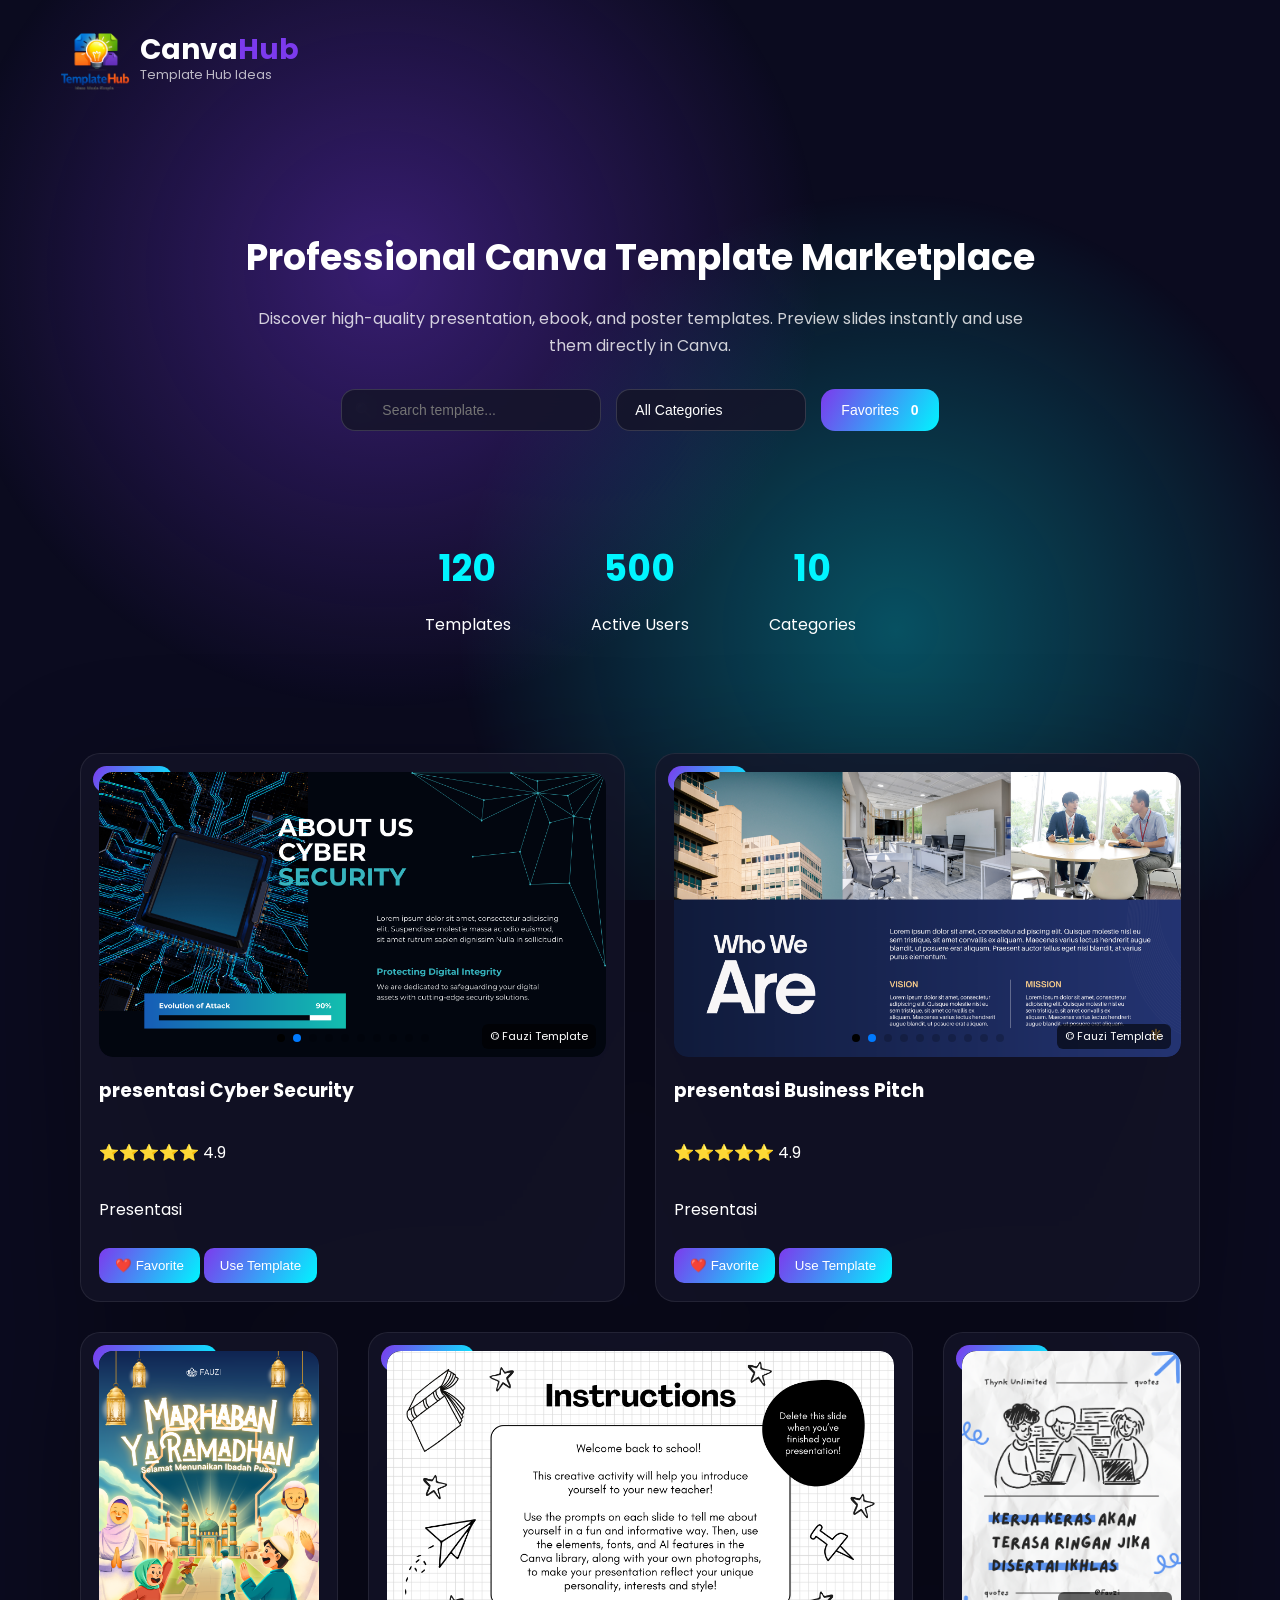
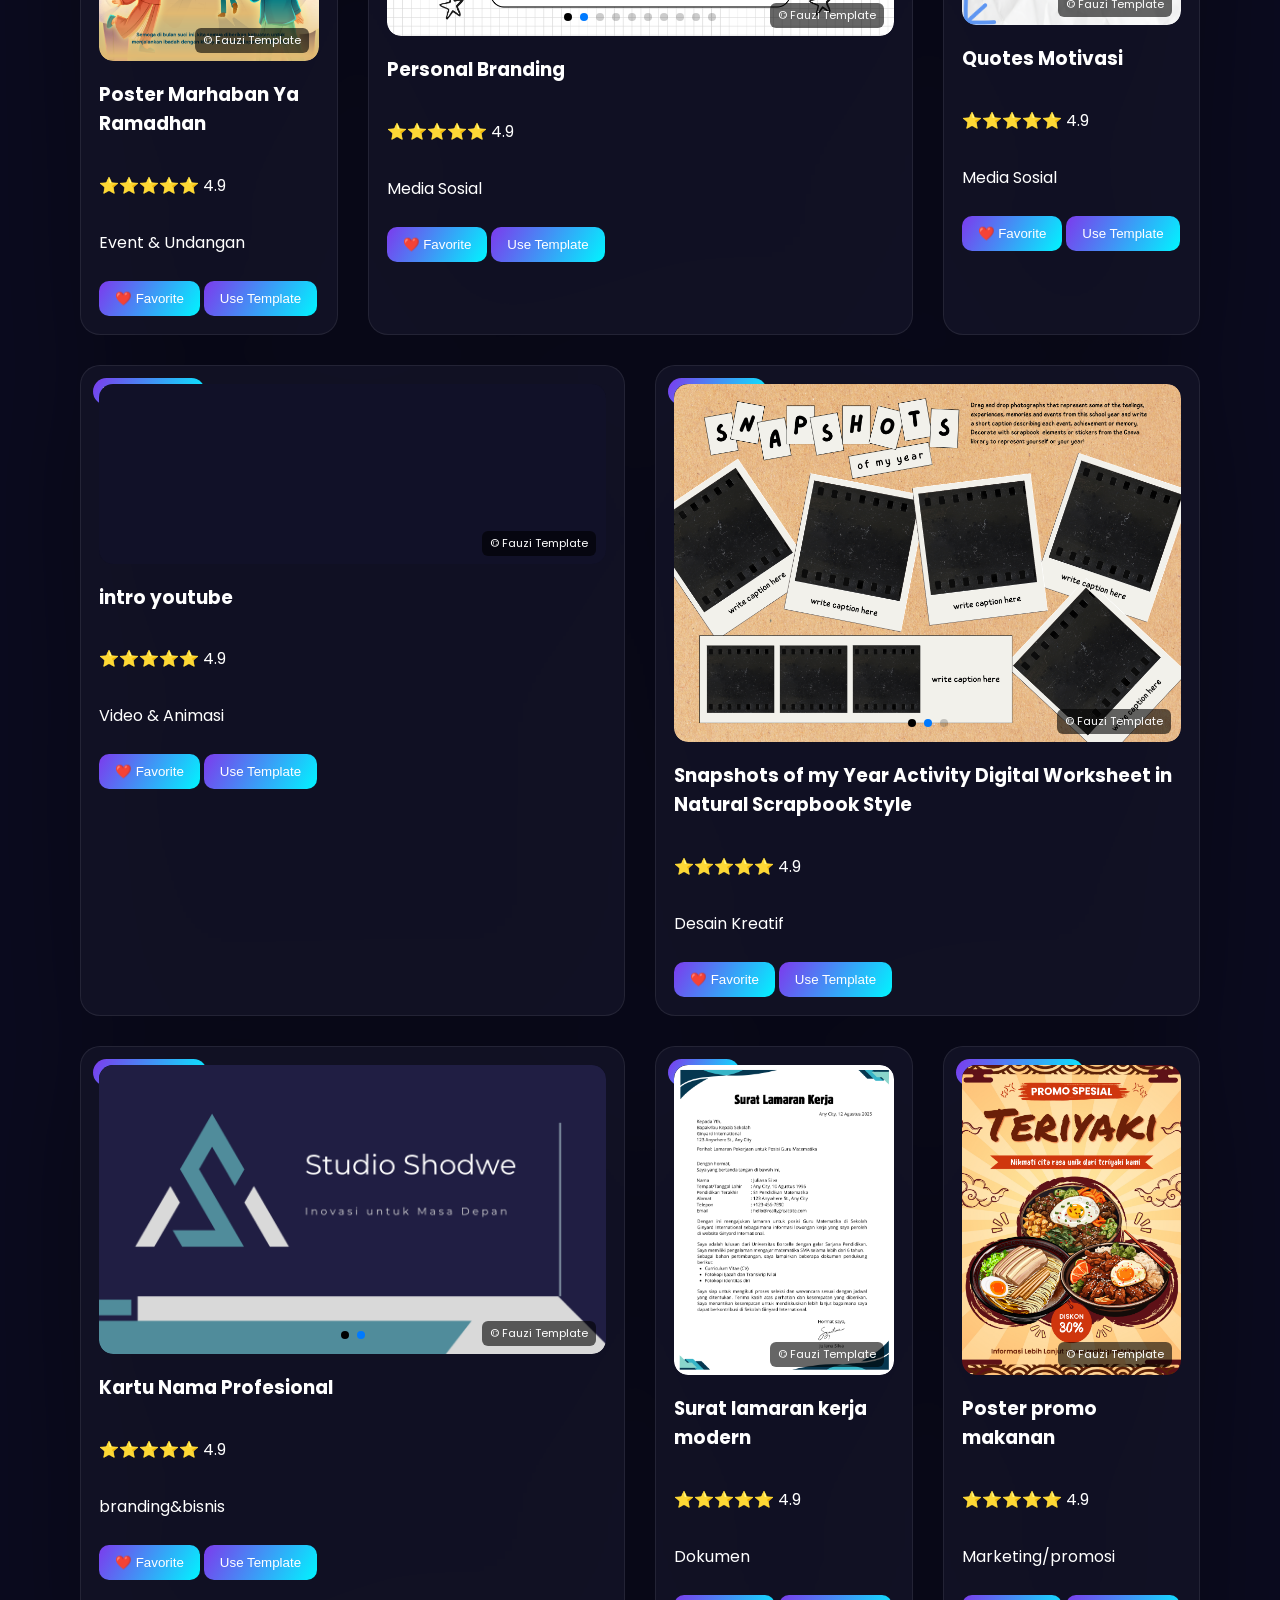
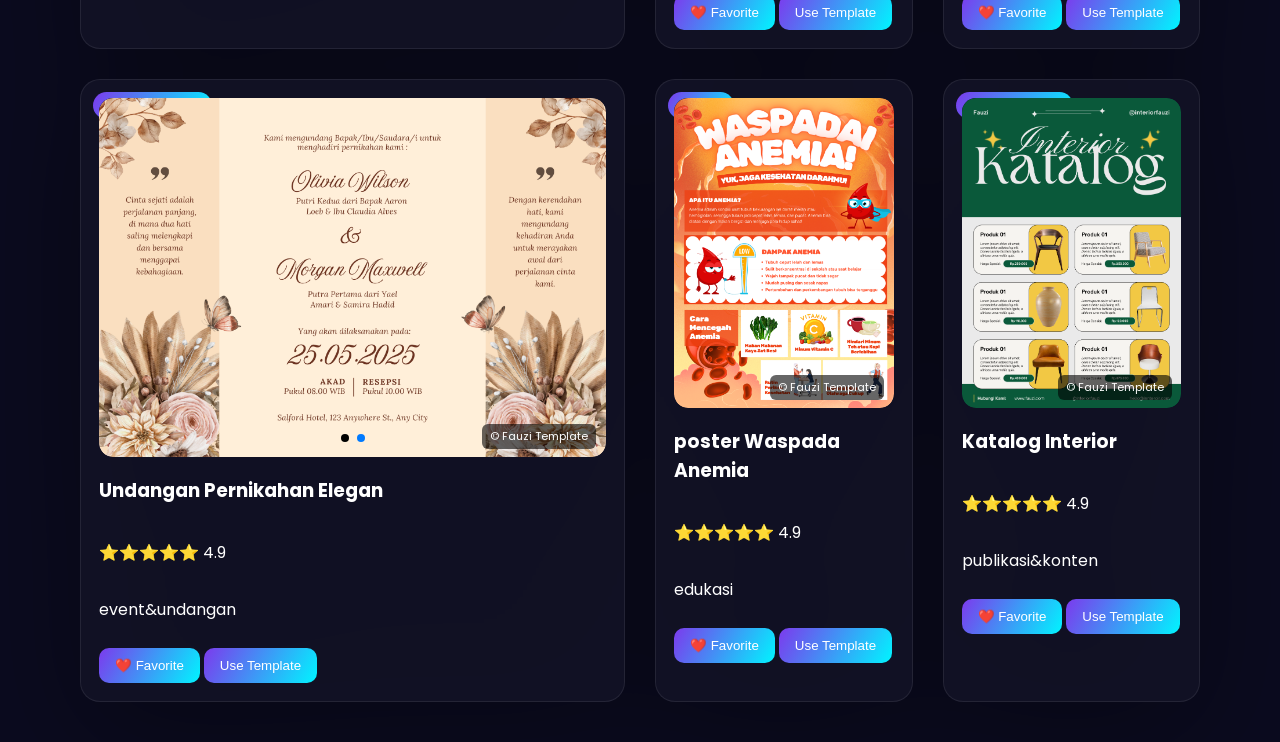
==== commit 4cea78d3: "Update index.html" ====
--- a/index.html
+++ b/index.html
@@ -1,6 +1,7 @@
 <!DOCTYPE html>
 <html lang="id">
 <head>
+  <meta name="google-site-verification" content="iu9cBVZT9r7eHD2A0kKcY5hFiAJCW1PyZEq0j1AFLYU" />
   <meta charset="UTF-8">
   <meta name="viewport" content="width=device-width, initial-scale=1.0">
   <title>Canva Template Hub</title>
@@ -124,4 +125,4 @@
 <script src="script.js"></script>
 
 </body>
-</html>+</html>
--- a/style.css
+++ b/style.css
@@ -228,11 +228,12 @@
 cursor:pointer;
 }
 
-.favorites-button{
-appearance:none;order:none;
-padding:12px 20px;
-border-radius:14px;
-background:linear-gradient(120deg,var(--primary),var(--secondary));
+.favorites-button{
+appearance:none;
+border:none;
+padding:12px 20px;
+border-radius:14px;
+background:linear-gradient(120deg,var(--primary),var(--secondary));
 color:white;
 font-size:14px;
 cursor:pointer;
@@ -438,6 +439,167 @@
 aspect-ratio:16/9;
 }
 
-.card.portrait .swiper{
-aspect-ratio:3/4;
-}
+.card.portrait .swiper{
+aspect-ratio:3/4;
+}
+
+@media(max-width:650px){
+body::after{
+background-size:48px 48px;
+}
+
+.nav{
+padding:22px 18px 8px;
+justify-content:center;
+}
+
+.logo{
+gap:8px;
+}
+
+.logo img{
+width:52px;
+}
+
+.logo-text h1{
+font-size:26px;
+}
+
+.logo-text p{
+font-size:12px;
+}
+
+.hero{
+padding:36px 18px 28px;
+}
+
+.hero h2{
+font-size:29px;
+line-height:1.35;
+margin:0 0 18px;
+}
+
+.hero p{
+font-size:15px;
+line-height:1.55;
+margin:0 auto;
+max-width:360px;
+}
+
+.controls{
+width:100%;
+max-width:430px;
+margin:28px auto 0;
+gap:12px;
+}
+
+.search-wrapper,
+.custom-select,
+.search-wrapper input,
+.custom-select select,
+.favorites-button{
+width:100%;
+}
+
+.search-wrapper input,
+.custom-select select,
+.favorites-button{
+min-height:46px;
+border-radius:12px;
+font-size:14px;
+}
+
+.stats{
+display:grid;
+grid-template-columns:repeat(3, minmax(0, 1fr));
+gap:8px;
+padding:26px 16px 18px;
+max-width:430px;
+margin:0 auto;
+}
+
+.stat-item{
+min-width:0;
+}
+
+.stats span{
+font-size:28px;
+line-height:1;
+}
+
+.stat-item p{
+font-size:13px;
+line-height:1.3;
+margin:10px 0 0;
+}
+
+.grid{
+gap:18px;
+padding:20px 16px 36px;
+}
+
+.card{
+border-radius:16px;
+padding:12px;
+}
+
+.card::after{
+top:10px;
+left:10px;
+font-size:10px;
+}
+
+.swiper{
+min-height:0;
+border-radius:12px;
+}
+
+.swiper-slide img,
+.swiper-slide video{
+border-radius:12px;
+}
+
+.card h3{
+font-size:17px;
+line-height:1.35;
+margin:14px 0 8px;
+}
+
+.card p{
+font-size:13px;
+margin:5px 0;
+}
+
+.card-buttons{
+display:grid;
+grid-template-columns:1fr 1fr;
+gap:10px;
+margin-top:8px;
+}
+
+.card-buttons a{
+display:block;
+}
+
+.card button{
+width:100%;
+min-height:42px;
+margin-top:0;
+padding:10px 12px;
+}
+}
+
+@media(max-width:380px){
+.hero h2{
+font-size:26px;
+}
+
+.stats{
+padding-left:12px;
+padding-right:12px;
+}
+
+.stat-item p{
+font-size:12px;
+}
+}
